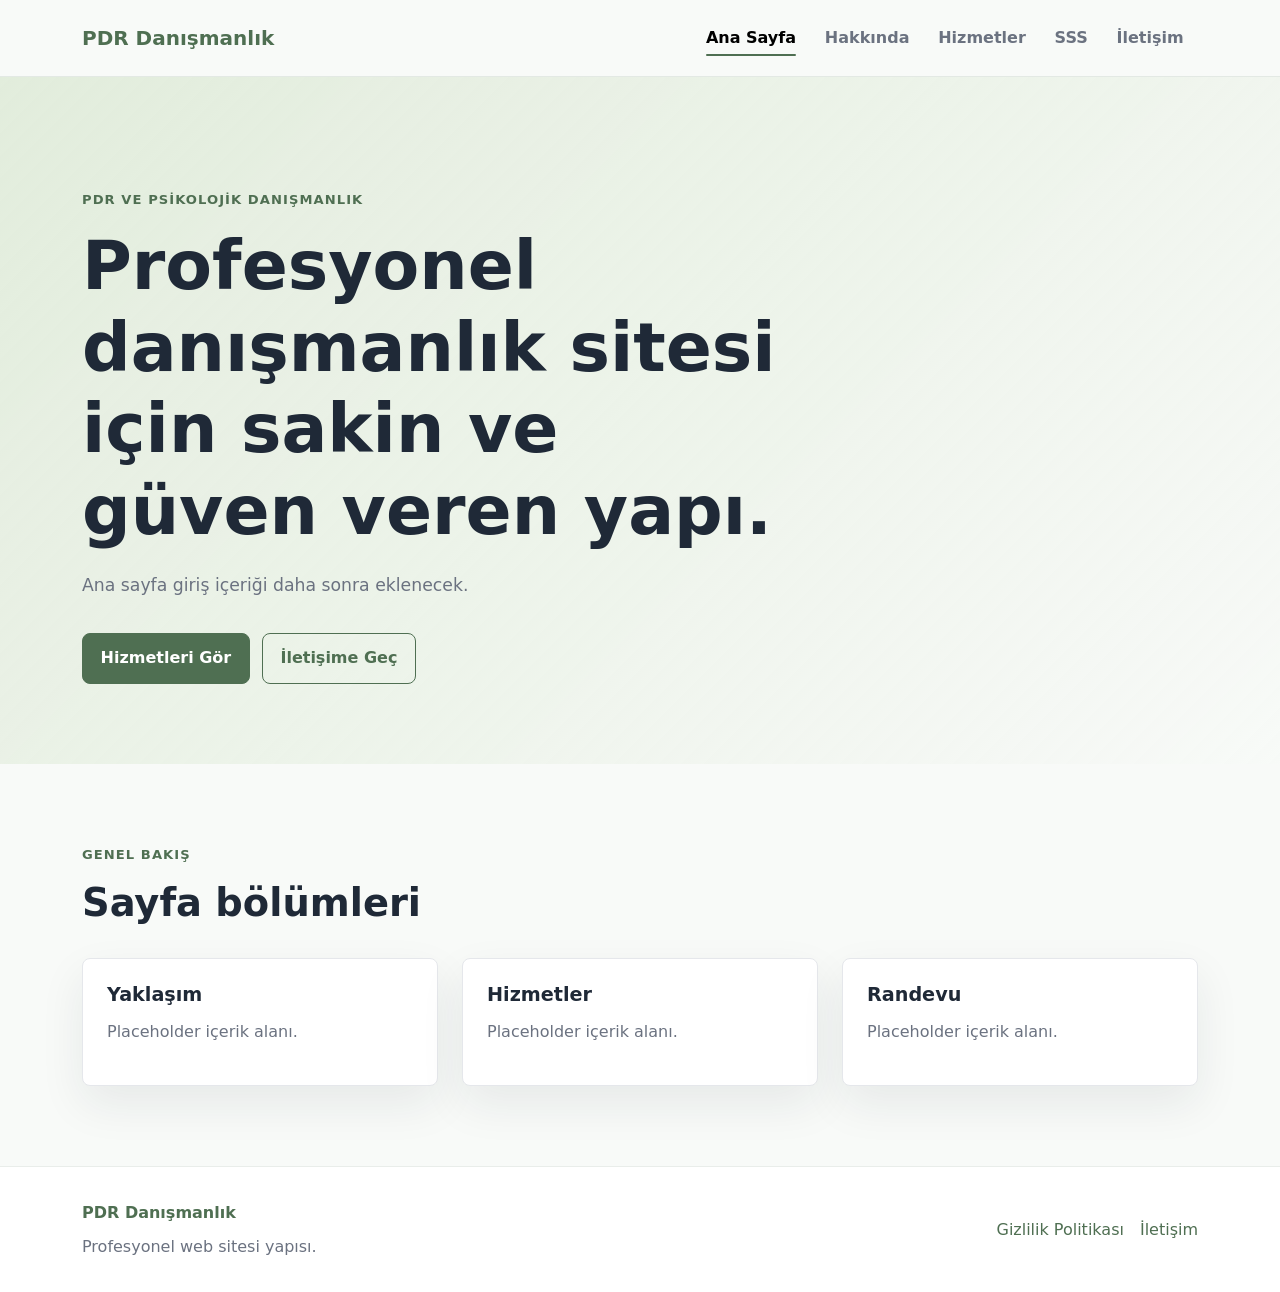
==== index.html @ 27b0219c "Initialize multi-page PDR website structure" ====
<!doctype html>
<html lang="tr">
  <head>
    <meta charset="utf-8">
    <meta name="viewport" content="width=device-width, initial-scale=1">
    <meta name="description" content="PDR ve psikolojik danışmanlık web sitesi ana sayfası.">
    <title>Ana Sayfa | PDR Danışmanlık</title>
    <link href="https://cdn.jsdelivr.net/npm/bootstrap@5.3.3/dist/css/bootstrap.min.css" rel="stylesheet" integrity="sha384-QWTKZyjpPEjISv5WaRU9OFeRpok6YctnYmDr5pNlyT2bRjXh0JMhjY6hW+ALEwIH" crossorigin="anonymous">
    <link rel="stylesheet" href="css/style.css">
    <link rel="stylesheet" href="css/responsive.css">
  </head>
  <body>
    <header class="site-header">
      <nav class="navbar navbar-expand-lg" aria-label="Ana menü">
        <div class="container">
          <a class="navbar-brand" href="index.html">PDR Danışmanlık</a>
          <button class="navbar-toggler site-menu-toggle" type="button" aria-controls="primaryNav" aria-expanded="false" aria-label="Menüyü aç">
            <span class="navbar-toggler-icon"></span>
          </button>
          <div class="collapse navbar-collapse" id="primaryNav">
            <ul class="navbar-nav ms-auto">
              <li class="nav-item"><a class="nav-link" href="index.html">Ana Sayfa</a></li>
              <li class="nav-item"><a class="nav-link" href="about.html">Hakkında</a></li>
              <li class="nav-item"><a class="nav-link" href="services.html">Hizmetler</a></li>
              <li class="nav-item"><a class="nav-link" href="faq.html">SSS</a></li>
              <li class="nav-item"><a class="nav-link" href="contact.html">İletişim</a></li>
            </ul>
          </div>
        </div>
      </nav>
    </header>

    <main>
      <section class="hero-section">
        <div class="container">
          <div class="row align-items-center g-4">
            <div class="col-lg-8">
              <p class="section-kicker">PDR ve psikolojik danışmanlık</p>
              <h1>Profesyonel danışmanlık sitesi için sakin ve güven veren yapı.</h1>
              <p class="section-placeholder">Ana sayfa giriş içeriği daha sonra eklenecek.</p>
              <div class="hero-actions">
                <a class="btn btn-primary" href="services.html">Hizmetleri Gör</a>
                <a class="btn btn-outline-primary" href="contact.html">İletişime Geç</a>
              </div>
            </div>
          </div>
        </div>
      </section>

      <section class="content-section">
        <div class="container">
          <div class="section-heading">
            <p class="section-kicker">Genel Bakış</p>
            <h2>Sayfa bölümleri</h2>
          </div>
          <div class="row g-4">
            <div class="col-md-4">
              <article class="info-card">
                <h3>Yaklaşım</h3>
                <p>Placeholder içerik alanı.</p>
              </article>
            </div>
            <div class="col-md-4">
              <article class="info-card">
                <h3>Hizmetler</h3>
                <p>Placeholder içerik alanı.</p>
              </article>
            </div>
            <div class="col-md-4">
              <article class="info-card">
                <h3>Randevu</h3>
                <p>Placeholder içerik alanı.</p>
              </article>
            </div>
          </div>
        </div>
      </section>
    </main>

    <footer class="site-footer">
      <div class="container">
        <div class="footer-grid">
          <div>
            <a class="footer-brand" href="index.html">PDR Danışmanlık</a>
            <p>Profesyonel web sitesi yapısı.</p>
          </div>
          <nav aria-label="Alt menü">
            <a href="privacy.html">Gizlilik Politikası</a>
            <a href="contact.html">İletişim</a>
          </nav>
        </div>
      </div>
    </footer>

    <script src="https://cdn.jsdelivr.net/npm/bootstrap@5.3.3/dist/js/bootstrap.bundle.min.js" integrity="sha384-YvpcrYf0tY3lHB60NNkmXc5s9fDVZLESaAA55NDzOxhy9GkcIdslK1eN7N6jIeHz" crossorigin="anonymous"></script>
    <script src="js/main.js"></script>
  </body>
</html>
---- css/style.css ----
:root {
  --color-primary: #4F6F52;
  --color-secondary: #739072;
  --color-accent: #D2E3C8;
  --color-background: #F8FAF8;
  --color-text: #1F2937;
  --color-muted: #6B7280;
  --color-white: #FFFFFF;
  --color-border: #E5E7EB;
  --font-body: system-ui, -apple-system, BlinkMacSystemFont, "Segoe UI", sans-serif;
  --container-narrow: 800px;
  --space-section: 5rem;
  --radius-card: 8px;
  --shadow-soft: 0 18px 45px rgba(31, 41, 55, 0.08);
}

* {
  box-sizing: border-box;
}

html {
  scroll-behavior: smooth;
}

body {
  margin: 0;
  min-height: 100vh;
  background: var(--color-background);
  color: var(--color-text);
  font-family: var(--font-body);
  line-height: 1.7;
  text-rendering: optimizeLegibility;
}

a {
  color: var(--color-primary);
  text-decoration: none;
}

a:hover {
  color: var(--color-secondary);
}

img {
  display: block;
  max-width: 100%;
}

main {
  min-height: 70vh;
}

h1,
h2,
h3,
h4 {
  color: var(--color-text);
  font-weight: 700;
  line-height: 1.2;
  letter-spacing: 0;
}

h1 {
  max-width: 780px;
  font-size: clamp(2.25rem, 6vw, 4.25rem);
}

h2 {
  font-size: clamp(1.75rem, 3vw, 2.4rem);
}

h3 {
  font-size: 1.2rem;
}

p {
  color: var(--color-muted);
}

.site-header {
  position: sticky;
  top: 0;
  z-index: 1000;
  border-bottom: 1px solid rgba(79, 111, 82, 0.12);
  background: rgba(248, 250, 248, 0.96);
  backdrop-filter: blur(12px);
}

.navbar {
  min-height: 76px;
}

.navbar-brand,
.footer-brand {
  color: var(--color-primary);
  font-weight: 800;
  letter-spacing: 0;
}

.navbar-brand:hover,
.footer-brand:hover {
  color: var(--color-primary);
}

.navbar-toggler {
  border-color: rgba(79, 111, 82, 0.25);
}

.navbar-toggler:focus {
  box-shadow: 0 0 0 0.2rem rgba(79, 111, 82, 0.18);
}

.nav-link {
  color: var(--color-muted);
  font-weight: 600;
  padding-inline: 0.9rem !important;
}

.nav-link:hover,
.nav-link.active {
  color: var(--color-primary);
}

.nav-link.active {
  position: relative;
}

.nav-link.active::after {
  position: absolute;
  right: 0.9rem;
  bottom: 0.25rem;
  left: 0.9rem;
  height: 2px;
  border-radius: 999px;
  background: var(--color-primary);
  content: "";
}

.hero-section,
.page-hero {
  padding: 7rem 0 5rem;
  background:
    linear-gradient(135deg, rgba(210, 227, 200, 0.58), rgba(248, 250, 248, 0.92)),
    var(--color-background);
}

.page-hero {
  padding-block: 5.5rem 4rem;
}

.section-kicker {
  margin-bottom: 0.85rem;
  color: var(--color-primary);
  font-size: 0.82rem;
  font-weight: 800;
  letter-spacing: 0.08em;
  text-transform: uppercase;
}

.section-placeholder {
  max-width: 620px;
  margin-top: 1.25rem;
  font-size: 1.08rem;
}

.hero-actions {
  display: flex;
  flex-wrap: wrap;
  gap: 0.75rem;
  margin-top: 2rem;
}

.btn {
  border-radius: 8px;
  font-weight: 700;
  padding: 0.8rem 1.1rem;
}

.btn-primary {
  border-color: var(--color-primary);
  background: var(--color-primary);
}

.btn-primary:hover,
.btn-primary:focus {
  border-color: var(--color-secondary);
  background: var(--color-secondary);
}

.btn-outline-primary {
  border-color: var(--color-primary);
  color: var(--color-primary);
}

.btn-outline-primary:hover,
.btn-outline-primary:focus {
  border-color: var(--color-primary);
  background: var(--color-primary);
}

.content-section {
  padding: var(--space-section) 0;
}

.section-heading {
  max-width: 720px;
  margin-bottom: 2rem;
}

.narrow-container {
  max-width: var(--container-narrow);
}

.info-card,
.content-block,
.contact-form,
.accordion-item {
  border: 1px solid var(--color-border);
  border-radius: var(--radius-card);
  background: var(--color-white);
  box-shadow: var(--shadow-soft);
}

.info-card,
.content-block,
.contact-form {
  height: 100%;
  padding: 1.5rem;
}

.info-card h2,
.info-card h3,
.content-block h2 {
  margin-bottom: 0.75rem;
}

.content-block + .content-block {
  margin-top: 1.25rem;
}

.faq-list {
  display: grid;
  gap: 1rem;
}

.accordion-item {
  overflow: hidden;
}

.accordion-button {
  color: var(--color-text);
  font-weight: 700;
}

.accordion-button:not(.collapsed) {
  background: var(--color-accent);
  color: var(--color-primary);
  box-shadow: none;
}

.accordion-button:focus {
  border-color: var(--color-primary);
  box-shadow: 0 0 0 0.2rem rgba(79, 111, 82, 0.16);
}

.form-label {
  color: var(--color-text);
  font-weight: 700;
}

.form-control {
  border-color: var(--color-border);
  border-radius: 8px;
  padding: 0.8rem 0.9rem;
}

.form-control:focus {
  border-color: var(--color-secondary);
  box-shadow: 0 0 0 0.2rem rgba(115, 144, 114, 0.18);
}

.site-footer {
  border-top: 1px solid rgba(79, 111, 82, 0.12);
  background: var(--color-white);
  padding: 2rem 0;
}

.footer-grid {
  display: flex;
  align-items: center;
  justify-content: space-between;
  gap: 1.5rem;
}

.footer-grid p {
  margin: 0.4rem 0 0;
}

.site-footer nav {
  display: flex;
  flex-wrap: wrap;
  gap: 1rem;
}
---- css/responsive.css ----
@media (max-width: 991.98px) {
  .navbar-collapse {
    border-top: 1px solid rgba(79, 111, 82, 0.12);
    margin-top: 0.75rem;
    padding-top: 0.75rem;
  }

  .nav-link {
    padding: 0.7rem 0 !important;
  }

  .nav-link.active::after {
    right: auto;
    bottom: 0.45rem;
    left: 0;
    width: 2.5rem;
  }

  .hero-section,
  .page-hero {
    padding: 4rem 0 3rem;
  }

  .content-section {
    padding: 3.5rem 0;
  }
}

@media (max-width: 767.98px) {
  :root {
    --space-section: 3rem;
  }

  .navbar {
    min-height: 68px;
  }

  .hero-actions {
    align-items: stretch;
    flex-direction: column;
  }

  .hero-actions .btn {
    width: 100%;
  }

  .footer-grid {
    align-items: flex-start;
    flex-direction: column;
  }
}

@media (max-width: 575.98px) {
  .info-card,
  .content-block,
  .contact-form {
    padding: 1.2rem;
  }
}
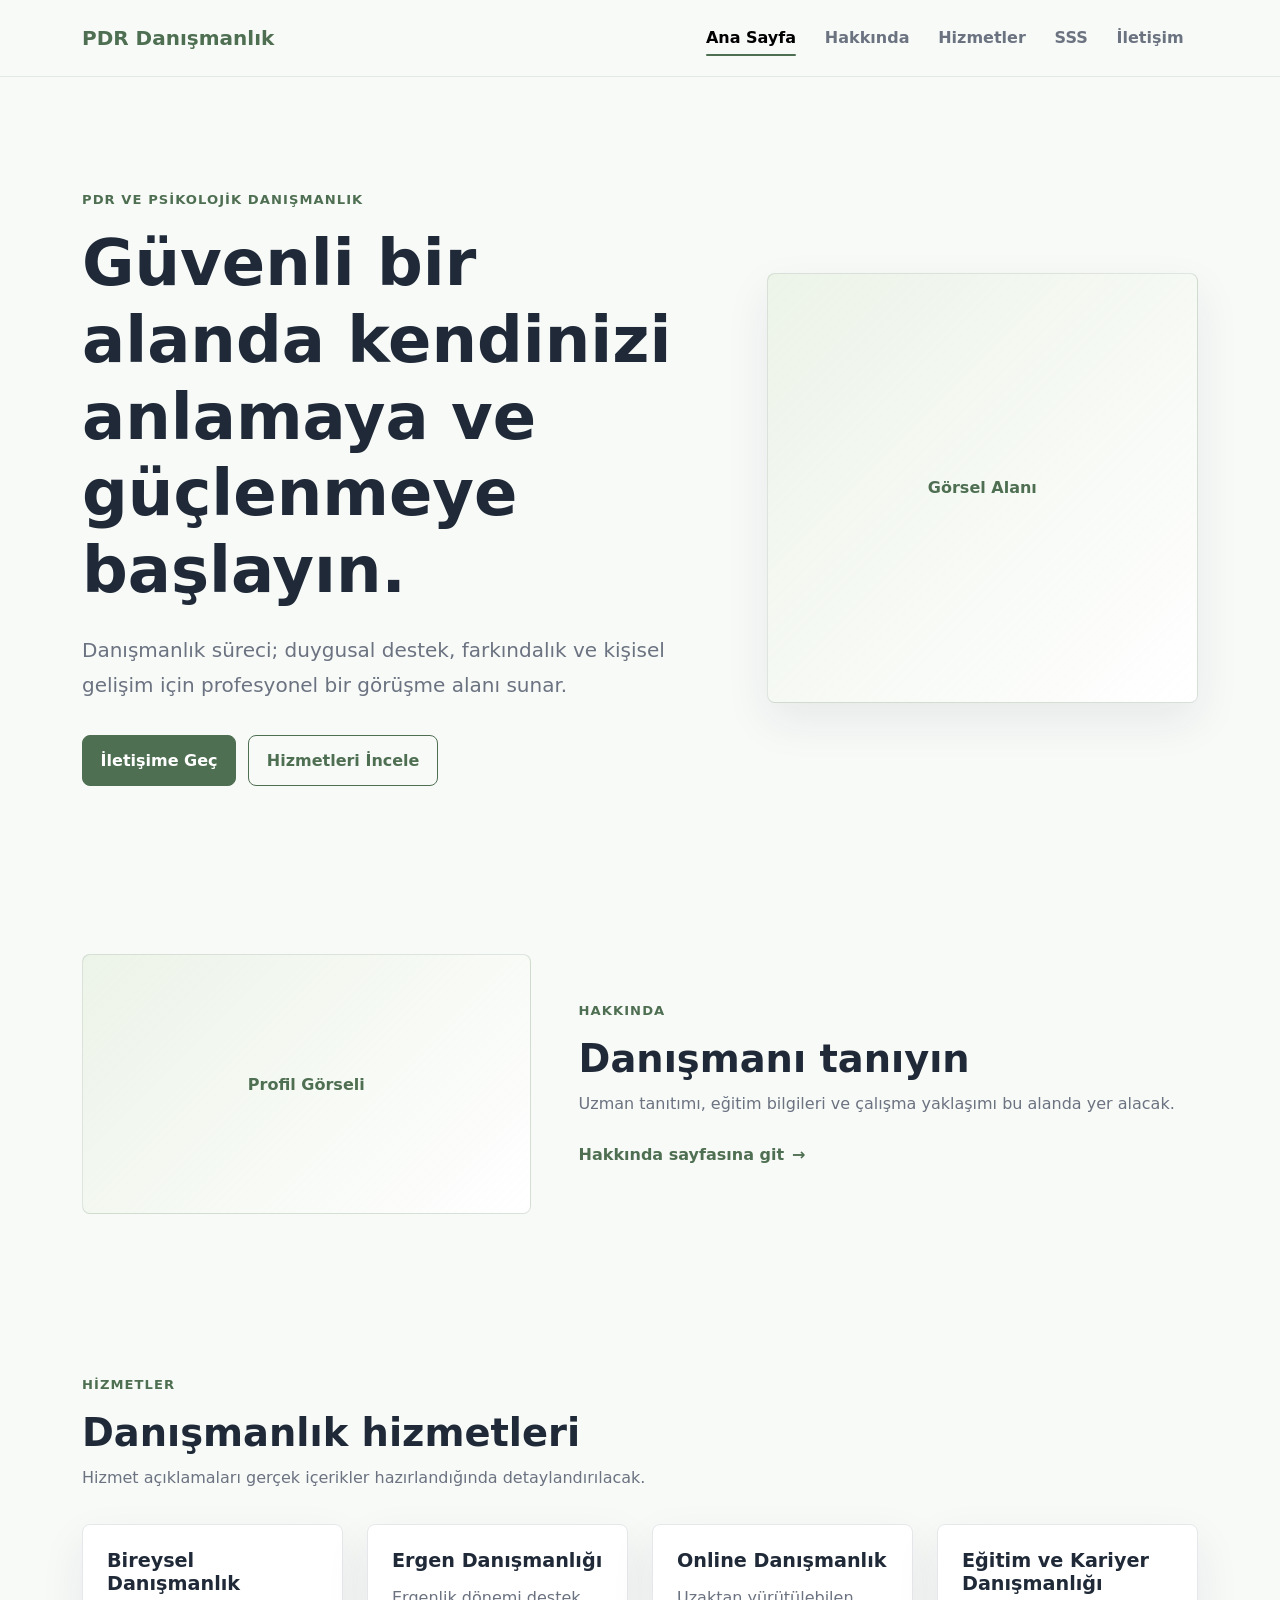
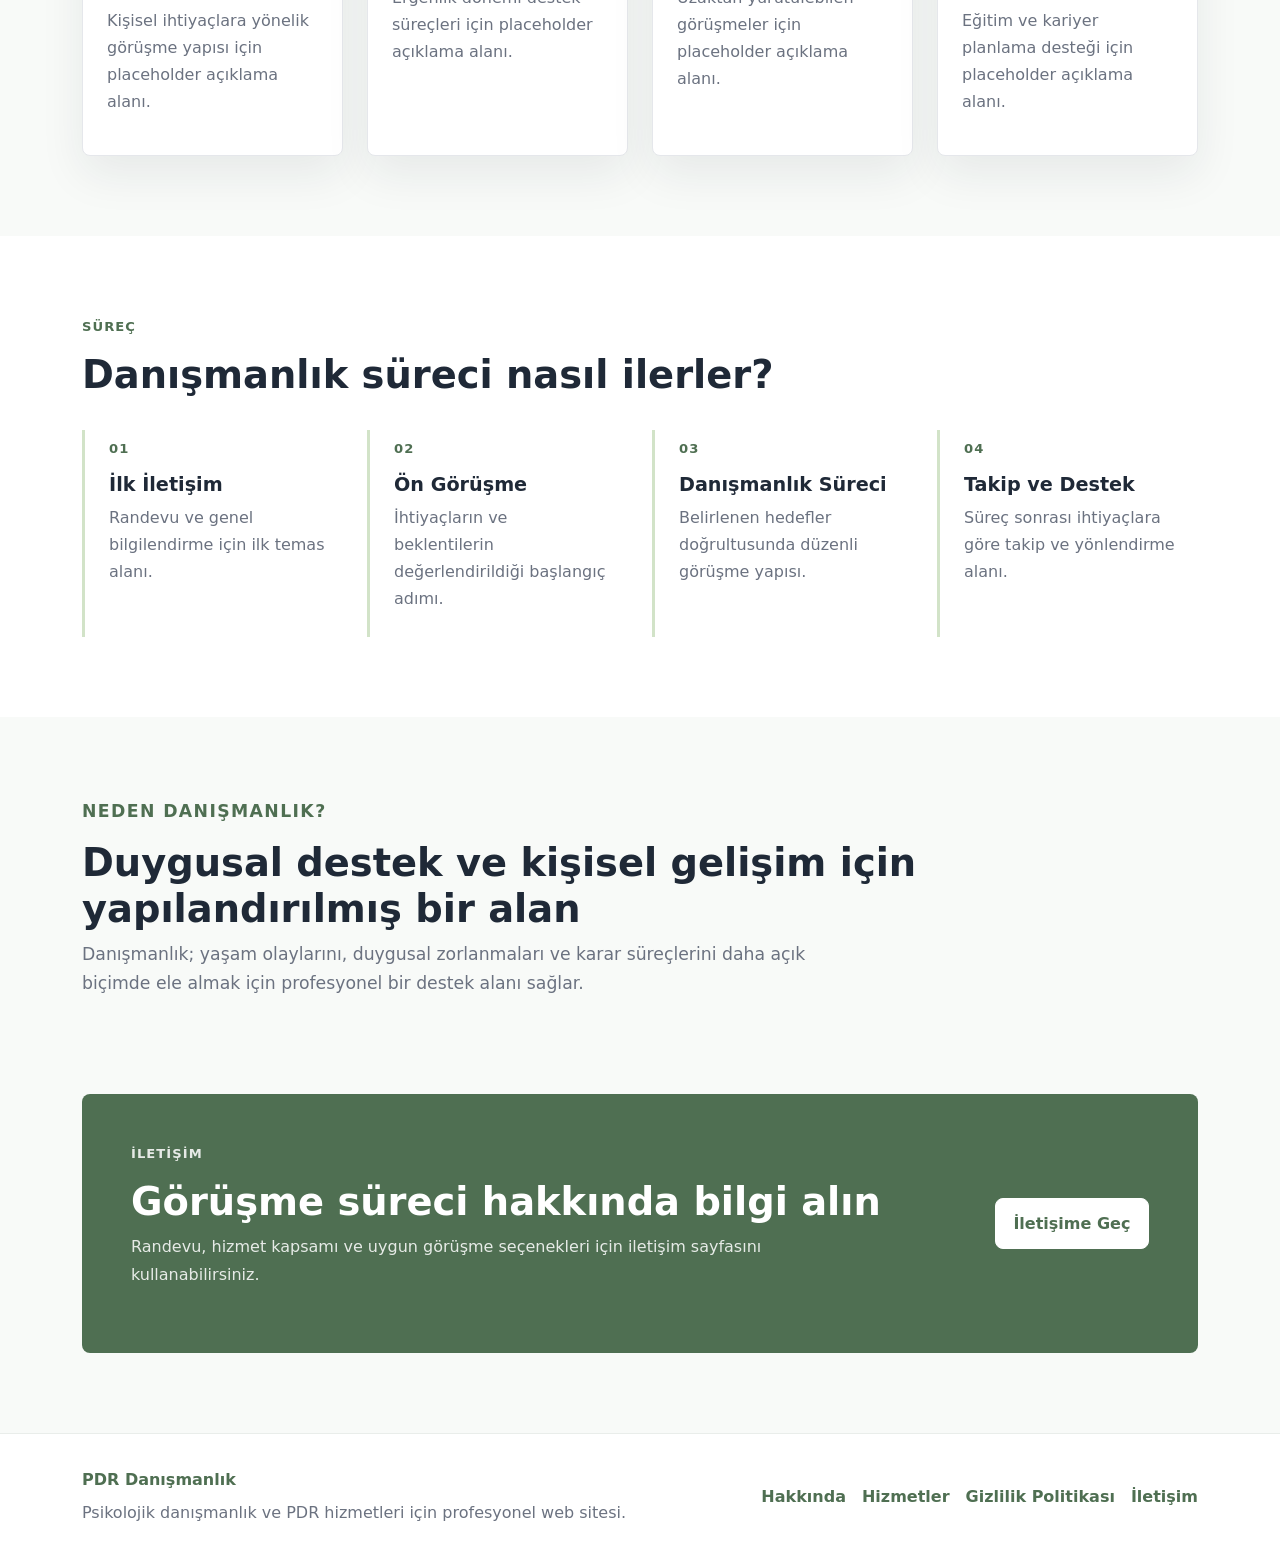
==== commit a8ec4302: "Build responsive homepage layout" ====
--- a/index.html
+++ b/index.html
@@ -33,45 +33,119 @@
     <main>
       <section class="hero-section">
         <div class="container">
-          <div class="row align-items-center g-4">
-            <div class="col-lg-8">
+          <div class="hero-layout">
+            <div class="hero-copy">
               <p class="section-kicker">PDR ve psikolojik danışmanlık</p>
-              <h1>Profesyonel danışmanlık sitesi için sakin ve güven veren yapı.</h1>
-              <p class="section-placeholder">Ana sayfa giriş içeriği daha sonra eklenecek.</p>
-              <div class="hero-actions">
-                <a class="btn btn-primary" href="services.html">Hizmetleri Gör</a>
-                <a class="btn btn-outline-primary" href="contact.html">İletişime Geç</a>
+              <h1>Güvenli bir alanda kendinizi anlamaya ve güçlenmeye başlayın.</h1>
+              <p class="lead-text">Danışmanlık süreci; duygusal destek, farkındalık ve kişisel gelişim için profesyonel bir görüşme alanı sunar.</p>
+              <div class="hero-actions" aria-label="Ana sayfa işlemleri">
+                <a class="btn btn-primary" href="contact.html">İletişime Geç</a>
+                <a class="btn btn-outline-primary" href="services.html">Hizmetleri İncele</a>
               </div>
+            </div>
+            <figure class="hero-visual" aria-label="Danışman fotoğrafı için yer tutucu">
+              <div class="image-placeholder" role="img" aria-label="Profesyonel danışman görseli daha sonra eklenecek.">
+                <span>Görsel Alanı</span>
+              </div>
+            </figure>
+          </div>
+        </div>
+      </section>
+
+      <section class="content-section about-preview" aria-labelledby="about-preview-title">
+        <div class="container">
+          <div class="split-layout">
+            <div class="small-image-placeholder" role="img" aria-label="Danışman profil görseli daha sonra eklenecek.">
+              <span>Profil Görseli</span>
+            </div>
+            <div class="section-copy">
+              <p class="section-kicker">Hakkında</p>
+              <h2 id="about-preview-title">Danışmanı tanıyın</h2>
+              <p>Uzman tanıtımı, eğitim bilgileri ve çalışma yaklaşımı bu alanda yer alacak.</p>
+              <a class="text-link" href="about.html">Hakkında sayfasına git</a>
             </div>
           </div>
         </div>
       </section>
 
-      <section class="content-section">
+      <section class="content-section services-preview" aria-labelledby="services-preview-title">
         <div class="container">
           <div class="section-heading">
-            <p class="section-kicker">Genel Bakış</p>
-            <h2>Sayfa bölümleri</h2>
+            <p class="section-kicker">Hizmetler</p>
+            <h2 id="services-preview-title">Danışmanlık hizmetleri</h2>
+            <p>Hizmet açıklamaları gerçek içerikler hazırlandığında detaylandırılacak.</p>
           </div>
-          <div class="row g-4">
-            <div class="col-md-4">
-              <article class="info-card">
-                <h3>Yaklaşım</h3>
-                <p>Placeholder içerik alanı.</p>
-              </article>
+          <div class="card-grid service-grid">
+            <article class="service-card">
+              <h3>Bireysel Danışmanlık</h3>
+              <p>Kişisel ihtiyaçlara yönelik görüşme yapısı için placeholder açıklama alanı.</p>
+            </article>
+            <article class="service-card">
+              <h3>Ergen Danışmanlığı</h3>
+              <p>Ergenlik dönemi destek süreçleri için placeholder açıklama alanı.</p>
+            </article>
+            <article class="service-card">
+              <h3>Online Danışmanlık</h3>
+              <p>Uzaktan yürütülebilen görüşmeler için placeholder açıklama alanı.</p>
+            </article>
+            <article class="service-card">
+              <h3>Eğitim ve Kariyer Danışmanlığı</h3>
+              <p>Eğitim ve kariyer planlama desteği için placeholder açıklama alanı.</p>
+            </article>
+          </div>
+        </div>
+      </section>
+
+      <section class="content-section process-section" aria-labelledby="process-title">
+        <div class="container">
+          <div class="section-heading">
+            <p class="section-kicker">Süreç</p>
+            <h2 id="process-title">Danışmanlık süreci nasıl ilerler?</h2>
+          </div>
+          <ol class="process-list">
+            <li>
+              <span class="step-number" aria-hidden="true">01</span>
+              <h3>İlk İletişim</h3>
+              <p>Randevu ve genel bilgilendirme için ilk temas alanı.</p>
+            </li>
+            <li>
+              <span class="step-number" aria-hidden="true">02</span>
+              <h3>Ön Görüşme</h3>
+              <p>İhtiyaçların ve beklentilerin değerlendirildiği başlangıç adımı.</p>
+            </li>
+            <li>
+              <span class="step-number" aria-hidden="true">03</span>
+              <h3>Danışmanlık Süreci</h3>
+              <p>Belirlenen hedefler doğrultusunda düzenli görüşme yapısı.</p>
+            </li>
+            <li>
+              <span class="step-number" aria-hidden="true">04</span>
+              <h3>Takip ve Destek</h3>
+              <p>Süreç sonrası ihtiyaçlara göre takip ve yönlendirme alanı.</p>
+            </li>
+          </ol>
+        </div>
+      </section>
+
+      <section class="content-section why-section" aria-labelledby="why-title">
+        <div class="container">
+          <div class="wide-copy">
+            <p class="section-kicker">Neden danışmanlık?</p>
+            <h2 id="why-title">Duygusal destek ve kişisel gelişim için yapılandırılmış bir alan</h2>
+            <p>Danışmanlık; yaşam olaylarını, duygusal zorlanmaları ve karar süreçlerini daha açık biçimde ele almak için profesyonel bir destek alanı sağlar.</p>
+          </div>
+        </div>
+      </section>
+
+      <section class="final-cta" aria-labelledby="final-cta-title">
+        <div class="container">
+          <div class="cta-panel">
+            <div>
+              <p class="section-kicker">İletişim</p>
+              <h2 id="final-cta-title">Görüşme süreci hakkında bilgi alın</h2>
+              <p>Randevu, hizmet kapsamı ve uygun görüşme seçenekleri için iletişim sayfasını kullanabilirsiniz.</p>
             </div>
-            <div class="col-md-4">
-              <article class="info-card">
-                <h3>Hizmetler</h3>
-                <p>Placeholder içerik alanı.</p>
-              </article>
-            </div>
-            <div class="col-md-4">
-              <article class="info-card">
-                <h3>Randevu</h3>
-                <p>Placeholder içerik alanı.</p>
-              </article>
-            </div>
+            <a class="btn btn-primary" href="contact.html">İletişime Geç</a>
           </div>
         </div>
       </section>
@@ -82,9 +156,11 @@
         <div class="footer-grid">
           <div>
             <a class="footer-brand" href="index.html">PDR Danışmanlık</a>
-            <p>Profesyonel web sitesi yapısı.</p>
+            <p>Psikolojik danışmanlık ve PDR hizmetleri için profesyonel web sitesi.</p>
           </div>
           <nav aria-label="Alt menü">
+            <a href="about.html">Hakkında</a>
+            <a href="services.html">Hizmetler</a>
             <a href="privacy.html">Gizlilik Politikası</a>
             <a href="contact.html">İletişim</a>
           </nav>
--- a/css/style.css
+++ b/css/style.css
@@ -9,9 +9,19 @@
   --color-border: #E5E7EB;
   --font-body: system-ui, -apple-system, BlinkMacSystemFont, "Segoe UI", sans-serif;
   --container-narrow: 800px;
+  --space-1: 0.25rem;
+  --space-2: 0.5rem;
+  --space-3: 0.75rem;
+  --space-4: 1rem;
+  --space-5: 1.5rem;
+  --space-6: 2rem;
+  --space-7: 3rem;
+  --space-8: 4rem;
+  --space-9: 5rem;
   --space-section: 5rem;
   --radius-card: 8px;
   --shadow-soft: 0 18px 45px rgba(31, 41, 55, 0.08);
+  --shadow-hover: 0 22px 55px rgba(31, 41, 55, 0.12);
 }
 
 * {
@@ -28,6 +38,7 @@
   background: var(--color-background);
   color: var(--color-text);
   font-family: var(--font-body);
+  font-size: 1rem;
   line-height: 1.7;
   text-rendering: optimizeLegibility;
 }
@@ -39,6 +50,13 @@
 
 a:hover {
   color: var(--color-secondary);
+}
+
+a:focus-visible,
+button:focus-visible,
+.btn:focus-visible {
+  outline: 3px solid rgba(79, 111, 82, 0.35);
+  outline-offset: 3px;
 }
 
 img {
@@ -62,7 +80,7 @@
 
 h1 {
   max-width: 780px;
-  font-size: clamp(2.25rem, 6vw, 4.25rem);
+  font-size: clamp(2.35rem, 5vw, 4.5rem);
 }
 
 h2 {
@@ -75,6 +93,14 @@
 
 p {
   color: var(--color-muted);
+}
+
+.lead-text {
+  max-width: 660px;
+  margin-top: var(--space-5);
+  color: var(--color-muted);
+  font-size: clamp(1.08rem, 1.8vw, 1.25rem);
+  line-height: 1.75;
 }
 
 .site-header {
@@ -138,10 +164,11 @@
 
 .hero-section,
 .page-hero {
-  padding: 7rem 0 5rem;
-  background:
-    linear-gradient(135deg, rgba(210, 227, 200, 0.58), rgba(248, 250, 248, 0.92)),
-    var(--color-background);
+  background: var(--color-background);
+}
+
+.hero-section {
+  padding: 7rem 0 5.5rem;
 }
 
 .page-hero {
@@ -159,21 +186,22 @@
 
 .section-placeholder {
   max-width: 620px;
-  margin-top: 1.25rem;
+  margin-top: var(--space-5);
   font-size: 1.08rem;
 }
 
 .hero-actions {
   display: flex;
   flex-wrap: wrap;
-  gap: 0.75rem;
-  margin-top: 2rem;
+  gap: var(--space-3);
+  margin-top: var(--space-6);
 }
 
 .btn {
   border-radius: 8px;
   font-weight: 700;
   padding: 0.8rem 1.1rem;
+  transition: background-color 160ms ease, border-color 160ms ease, color 160ms ease, transform 160ms ease;
 }
 
 .btn-primary {
@@ -185,6 +213,7 @@
 .btn-primary:focus {
   border-color: var(--color-secondary);
   background: var(--color-secondary);
+  transform: translateY(-1px);
 }
 
 .btn-outline-primary {
@@ -196,6 +225,7 @@
 .btn-outline-primary:focus {
   border-color: var(--color-primary);
   background: var(--color-primary);
+  transform: translateY(-1px);
 }
 
 .content-section {
@@ -204,7 +234,7 @@
 
 .section-heading {
   max-width: 720px;
-  margin-bottom: 2rem;
+  margin-bottom: var(--space-6);
 }
 
 .narrow-container {
@@ -212,6 +242,7 @@
 }
 
 .info-card,
+.service-card,
 .content-block,
 .contact-form,
 .accordion-item {
@@ -222,6 +253,7 @@
 }
 
 .info-card,
+.service-card,
 .content-block,
 .contact-form {
   height: 100%;
@@ -230,8 +262,167 @@
 
 .info-card h2,
 .info-card h3,
+.service-card h3,
 .content-block h2 {
   margin-bottom: 0.75rem;
+}
+
+.hero-layout {
+  display: grid;
+  grid-template-columns: minmax(0, 1.18fr) minmax(280px, 0.82fr);
+  align-items: center;
+  gap: var(--space-8);
+}
+
+.hero-copy {
+  max-width: 790px;
+}
+
+.hero-visual {
+  margin: 0;
+}
+
+.image-placeholder,
+.small-image-placeholder {
+  display: grid;
+  place-items: center;
+  border: 1px solid rgba(79, 111, 82, 0.18);
+  border-radius: var(--radius-card);
+  background:
+    linear-gradient(135deg, rgba(210, 227, 200, 0.42), rgba(255, 255, 255, 0.72)),
+    var(--color-white);
+  color: var(--color-primary);
+  font-weight: 800;
+  letter-spacing: 0;
+}
+
+.image-placeholder {
+  min-height: 430px;
+  box-shadow: var(--shadow-soft);
+}
+
+.small-image-placeholder {
+  min-height: 260px;
+}
+
+.split-layout {
+  display: grid;
+  grid-template-columns: minmax(220px, 0.42fr) minmax(0, 0.58fr);
+  align-items: center;
+  gap: var(--space-7);
+}
+
+.section-copy {
+  max-width: 680px;
+}
+
+.text-link {
+  display: inline-flex;
+  align-items: center;
+  margin-top: var(--space-2);
+  color: var(--color-primary);
+  font-weight: 800;
+}
+
+.text-link::after {
+  margin-left: var(--space-2);
+  content: "→";
+}
+
+.card-grid {
+  display: grid;
+  gap: var(--space-5);
+}
+
+.service-grid {
+  grid-template-columns: repeat(4, minmax(0, 1fr));
+}
+
+.service-card {
+  transition: border-color 160ms ease, box-shadow 160ms ease, transform 160ms ease;
+}
+
+.service-card:hover,
+.service-card:focus-within {
+  border-color: rgba(79, 111, 82, 0.42);
+  box-shadow: var(--shadow-hover);
+  transform: translateY(-3px);
+}
+
+.process-section {
+  background: var(--color-white);
+}
+
+.process-list {
+  display: grid;
+  grid-template-columns: repeat(4, minmax(0, 1fr));
+  gap: var(--space-5);
+  margin: 0;
+  padding: 0;
+  list-style: none;
+}
+
+.process-list li {
+  border-left: 3px solid var(--color-accent);
+  padding: var(--space-2) var(--space-4) var(--space-2) var(--space-5);
+}
+
+.step-number {
+  display: block;
+  margin-bottom: var(--space-3);
+  color: var(--color-primary);
+  font-size: 0.82rem;
+  font-weight: 900;
+  letter-spacing: 0.08em;
+}
+
+.wide-copy {
+  max-width: 860px;
+}
+
+.wide-copy p {
+  max-width: 760px;
+  font-size: 1.08rem;
+}
+
+.final-cta {
+  padding: 0 0 var(--space-section);
+}
+
+.cta-panel {
+  display: flex;
+  align-items: center;
+  justify-content: space-between;
+  gap: var(--space-6);
+  border: 1px solid rgba(79, 111, 82, 0.16);
+  border-radius: var(--radius-card);
+  background: var(--color-primary);
+  padding: var(--space-7);
+}
+
+.cta-panel h2,
+.cta-panel p,
+.cta-panel .section-kicker {
+  color: var(--color-white);
+}
+
+.cta-panel p {
+  max-width: 640px;
+  opacity: 0.86;
+}
+
+.cta-panel .btn-primary {
+  flex: 0 0 auto;
+  border-color: var(--color-white);
+  background: var(--color-white);
+  color: var(--color-primary);
+}
+
+.cta-panel .btn-primary:hover,
+.cta-panel .btn-primary:focus {
+  border-color: var(--color-accent);
+  background: var(--color-accent);
+  color: var(--color-primary);
 }
 
 .content-block + .content-block {
@@ -281,8 +472,8 @@
 
 .site-footer {
   border-top: 1px solid rgba(79, 111, 82, 0.12);
-  background: var(--color-white);
-  padding: 2rem 0;
+  background: #ffffff;
+  padding: var(--space-6) 0;
 }
 
 .footer-grid {
@@ -301,3 +492,7 @@
   flex-wrap: wrap;
   gap: 1rem;
 }
+
+.site-footer a {
+  font-weight: 700;
+}
--- a/css/responsive.css
+++ b/css/responsive.css
@@ -24,6 +24,30 @@
   .content-section {
     padding: 3.5rem 0;
   }
+
+  .hero-layout,
+  .split-layout {
+    grid-template-columns: 1fr;
+    gap: 2rem;
+  }
+
+  .hero-visual {
+    max-width: 520px;
+  }
+
+  .image-placeholder {
+    min-height: 320px;
+  }
+
+  .service-grid,
+  .process-list {
+    grid-template-columns: repeat(2, minmax(0, 1fr));
+  }
+
+  .cta-panel {
+    align-items: flex-start;
+    flex-direction: column;
+  }
 }
 
 @media (max-width: 767.98px) {
@@ -48,12 +72,38 @@
     align-items: flex-start;
     flex-direction: column;
   }
+
+  .service-grid,
+  .process-list {
+    grid-template-columns: 1fr;
+  }
+
+  .small-image-placeholder {
+    min-height: 220px;
+  }
+
+  .cta-panel {
+    padding: 2rem;
+  }
+
+  .cta-panel .btn-primary {
+    width: 100%;
+  }
 }
 
 @media (max-width: 575.98px) {
   .info-card,
+  .service-card,
   .content-block,
   .contact-form {
     padding: 1.2rem;
   }
+
+  .hero-section {
+    padding-top: 3rem;
+  }
+
+  .image-placeholder {
+    min-height: 260px;
+  }
 }
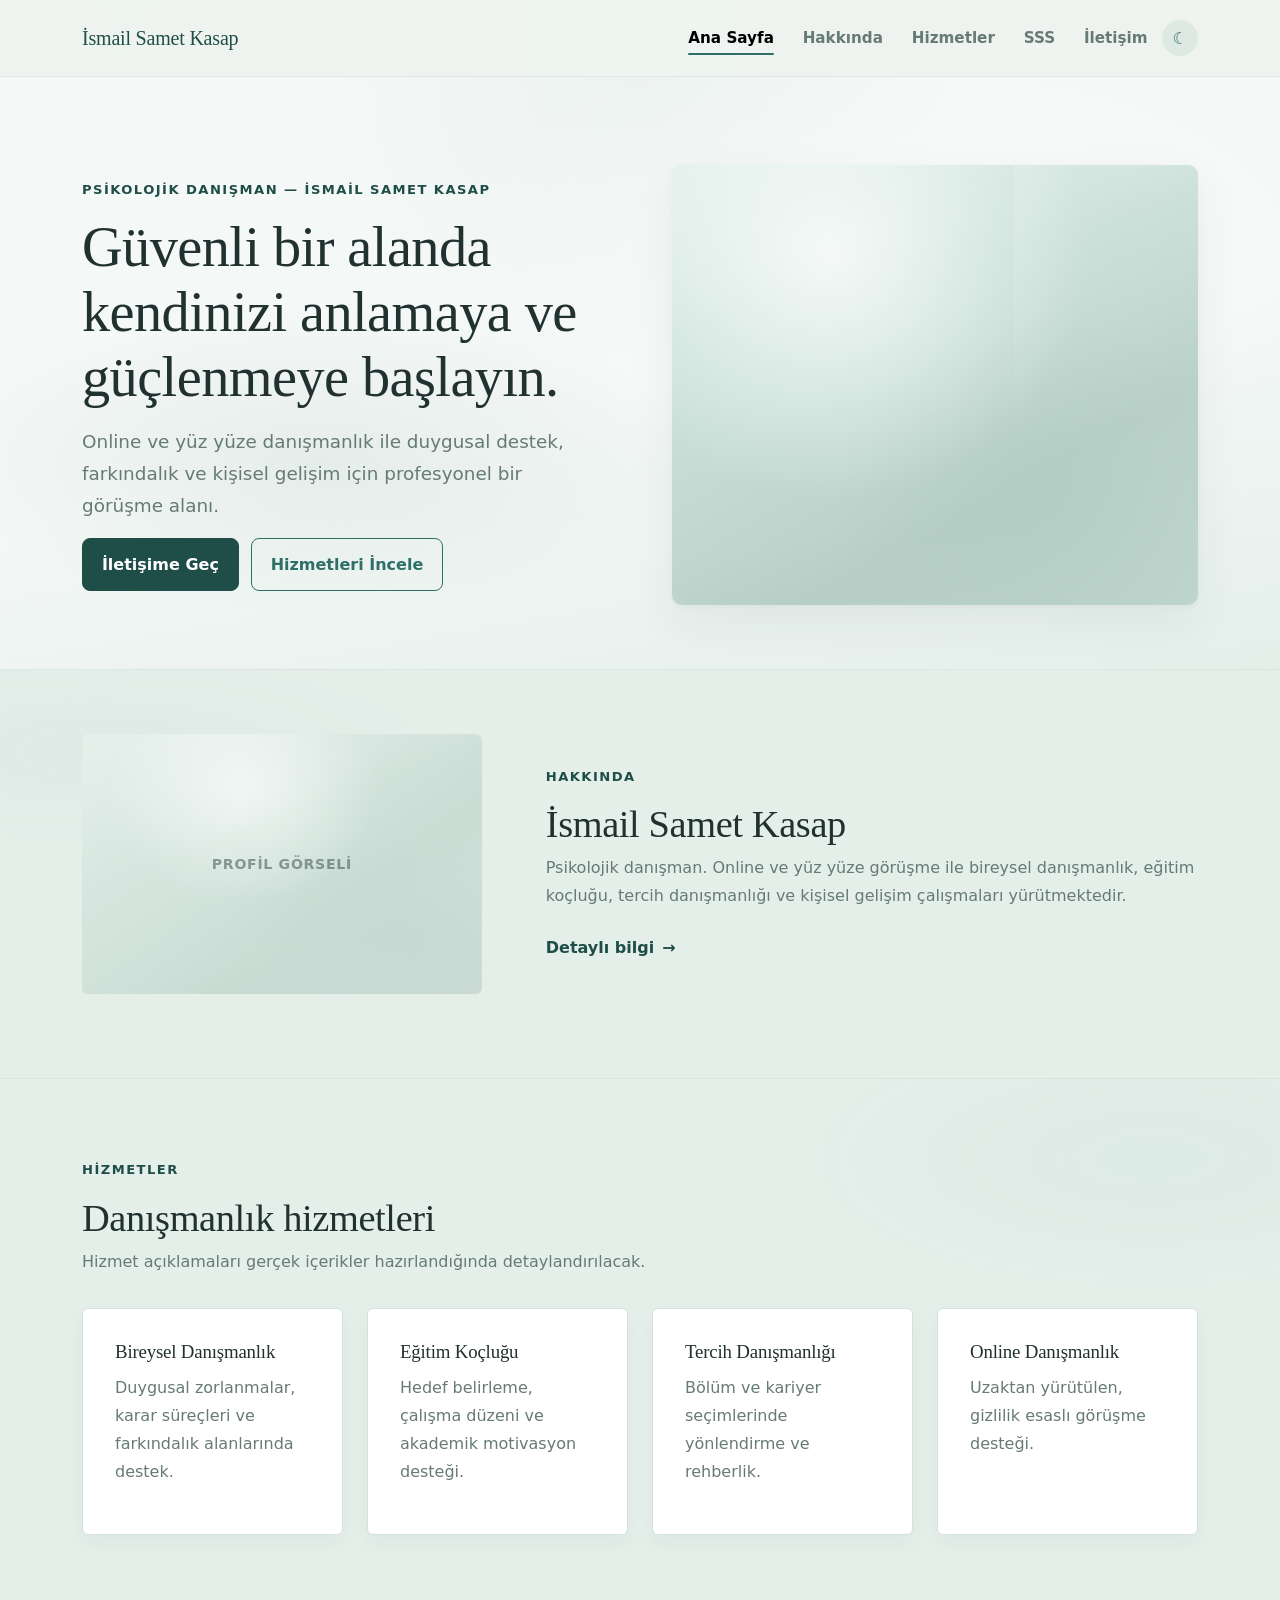
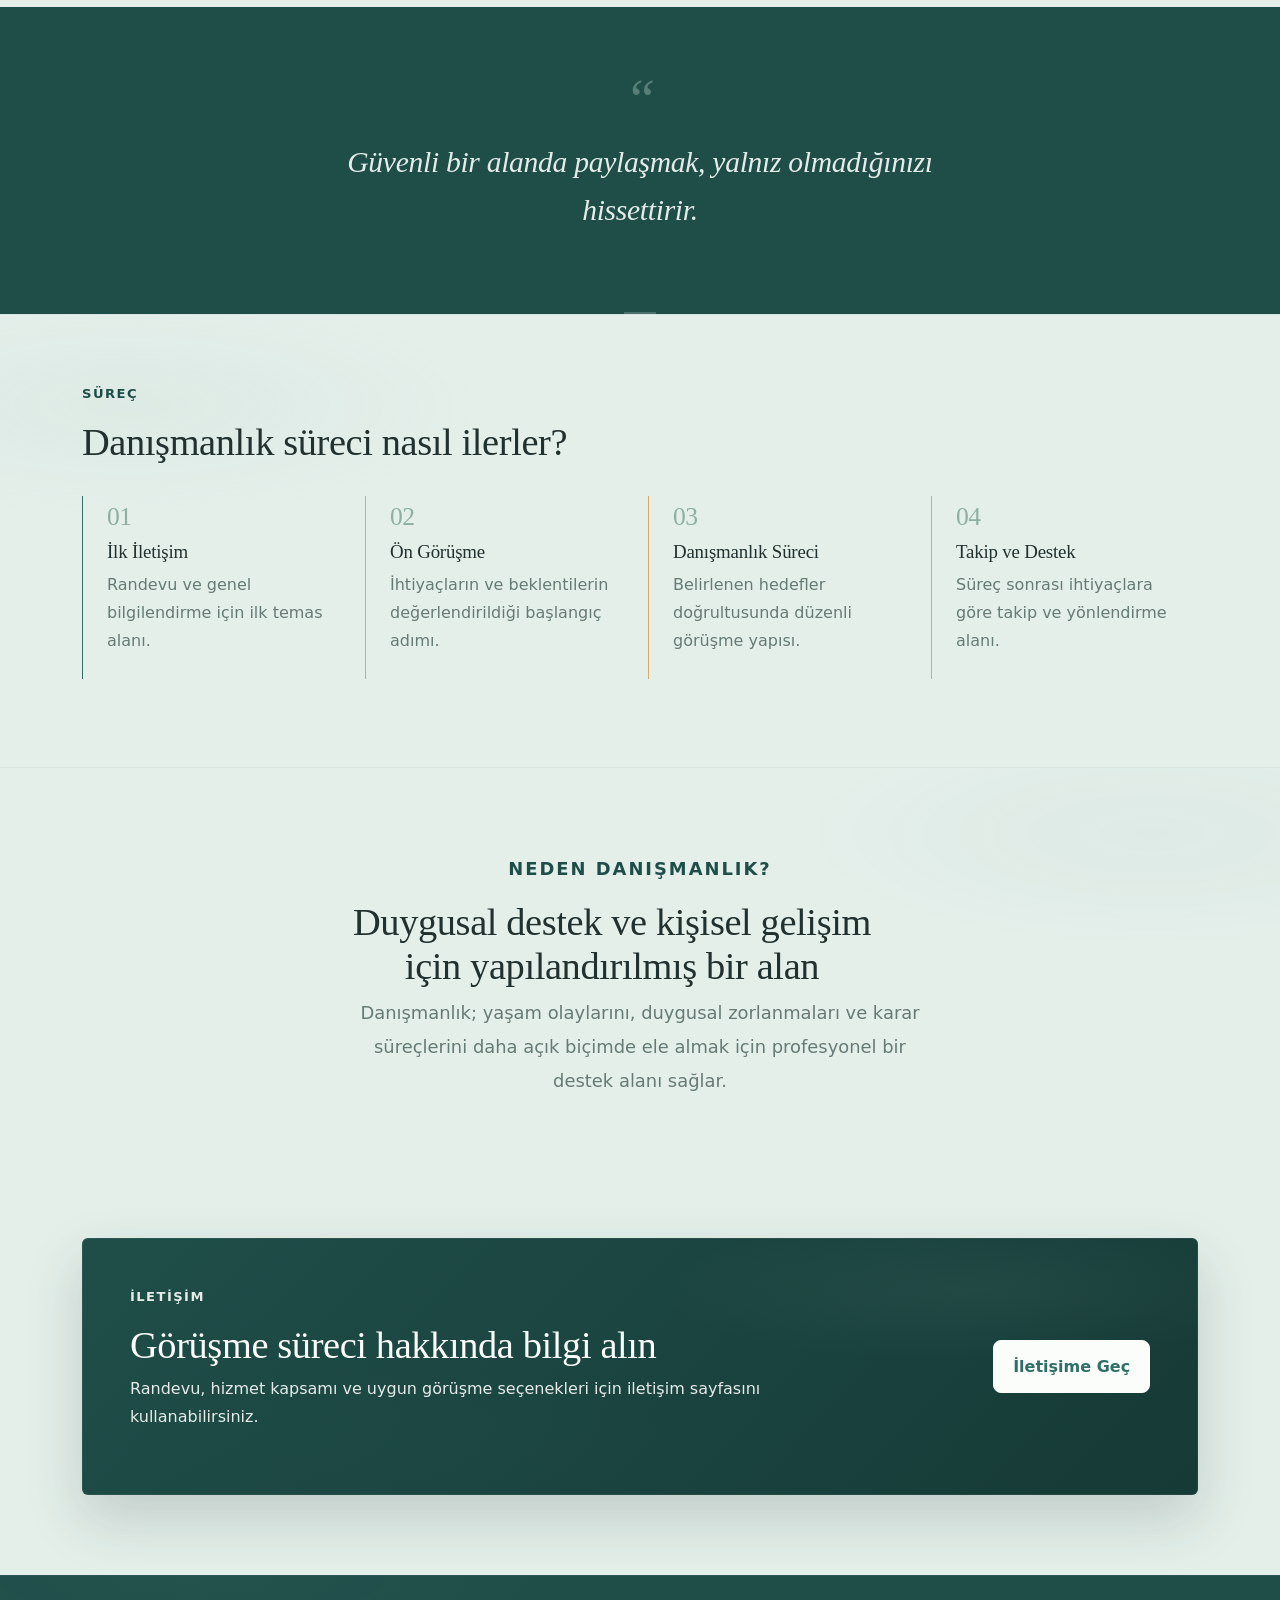
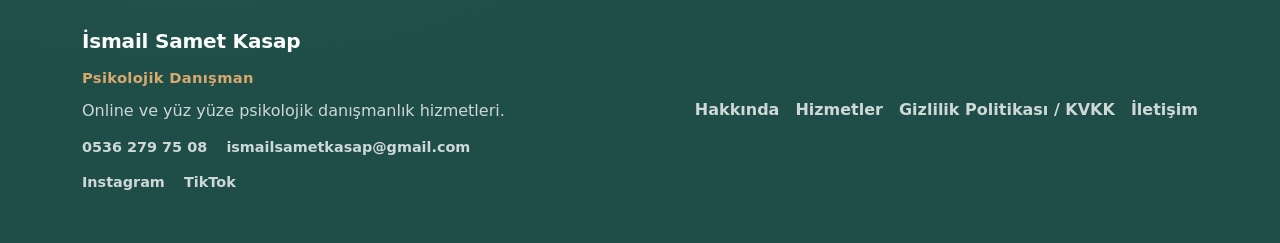
==== commit 3713882c: "Add accessible dark mode" ====
--- a/index.html
+++ b/index.html
@@ -3,8 +3,15 @@
   <head>
     <meta charset="utf-8">
     <meta name="viewport" content="width=device-width, initial-scale=1">
-    <meta name="description" content="PDR ve psikolojik danışmanlık web sitesi ana sayfası.">
-    <title>Ana Sayfa | PDR Danışmanlık</title>
+    <link rel="icon" href="assets/favicon.svg" type="image/svg+xml">
+    <link rel="shortcut icon" href="assets/favicon.ico">
+    <meta name="description" content="Eskişehir'de online ve yüz yüze psikolojik danışmanlık hizmetleri. Eğitim koçluğu, tercih danışmanlığı, kaygı, depresyon ve anksiyete konularında destek.">
+    <meta property="og:title" content="İsmail Samet Kasap | Psikolojik Danışman">
+    <meta property="og:description" content="Eskişehir'de online ve yüz yüze psikolojik danışmanlık hizmetleri. Eğitim koçluğu, tercih danışmanlığı, kaygı, depresyon ve anksiyete konularında destek.">
+    <meta property="og:type" content="website">
+    <meta property="og:locale" content="tr_TR">
+    <meta name="twitter:card" content="summary">
+    <title>İsmail Samet Kasap | Psikolojik Danışman</title>
     <link href="https://cdn.jsdelivr.net/npm/bootstrap@5.3.3/dist/css/bootstrap.min.css" rel="stylesheet" integrity="sha384-QWTKZyjpPEjISv5WaRU9OFeRpok6YctnYmDr5pNlyT2bRjXh0JMhjY6hW+ALEwIH" crossorigin="anonymous">
     <link rel="stylesheet" href="css/style.css">
     <link rel="stylesheet" href="css/responsive.css">
@@ -13,7 +20,7 @@
     <header class="site-header">
       <nav class="navbar navbar-expand-lg" aria-label="Ana menü">
         <div class="container">
-          <a class="navbar-brand" href="index.html">PDR Danışmanlık</a>
+           <a class="navbar-brand" href="index.html">İsmail Samet Kasap</a>
           <button class="navbar-toggler site-menu-toggle" type="button" aria-controls="primaryNav" aria-expanded="false" aria-label="Menüyü aç">
             <span class="navbar-toggler-icon"></span>
           </button>
@@ -25,6 +32,9 @@
               <li class="nav-item"><a class="nav-link" href="faq.html">SSS</a></li>
               <li class="nav-item"><a class="nav-link" href="contact.html">İletişim</a></li>
             </ul>
+            <button class="theme-toggle" type="button" aria-label="Koyu modu aç" aria-pressed="false">
+              <span class="theme-toggle__icon" aria-hidden="true">☾</span>
+            </button>
           </div>
         </div>
       </nav>
@@ -35,18 +45,16 @@
         <div class="container">
           <div class="hero-layout">
             <div class="hero-copy">
-              <p class="section-kicker">PDR ve psikolojik danışmanlık</p>
+              <p class="section-kicker">Psikolojik Danışman — İsmail Samet Kasap</p>
               <h1>Güvenli bir alanda kendinizi anlamaya ve güçlenmeye başlayın.</h1>
-              <p class="lead-text">Danışmanlık süreci; duygusal destek, farkındalık ve kişisel gelişim için profesyonel bir görüşme alanı sunar.</p>
+              <p class="lead-text">Online ve yüz yüze danışmanlık ile duygusal destek, farkındalık ve kişisel gelişim için profesyonel bir görüşme alanı.</p>
               <div class="hero-actions" aria-label="Ana sayfa işlemleri">
                 <a class="btn btn-primary" href="contact.html">İletişime Geç</a>
                 <a class="btn btn-outline-primary" href="services.html">Hizmetleri İncele</a>
               </div>
             </div>
-            <figure class="hero-visual" aria-label="Danışman fotoğrafı için yer tutucu">
-              <div class="image-placeholder" role="img" aria-label="Profesyonel danışman görseli daha sonra eklenecek.">
-                <span>Görsel Alanı</span>
-              </div>
+            <figure class="hero-visual" aria-label="Danışmanlık odası atmosferini yansıtan görsel alan">
+              <div class="hero-visual-card" role="img" aria-label="Sıcak ışık ve doğal tonlarla danışmanlık odası atmosferi."></div>
             </figure>
           </div>
         </div>
@@ -55,14 +63,14 @@
       <section class="content-section about-preview" aria-labelledby="about-preview-title">
         <div class="container">
           <div class="split-layout">
-            <div class="small-image-placeholder" role="img" aria-label="Danışman profil görseli daha sonra eklenecek.">
+            <div class="small-image-placeholder" data-reveal role="img" aria-label="Danışman profil görseli daha sonra eklenecek.">
               <span>Profil Görseli</span>
             </div>
-            <div class="section-copy">
+            <div class="section-copy" data-reveal data-reveal-delay="100">
               <p class="section-kicker">Hakkında</p>
-              <h2 id="about-preview-title">Danışmanı tanıyın</h2>
-              <p>Uzman tanıtımı, eğitim bilgileri ve çalışma yaklaşımı bu alanda yer alacak.</p>
-              <a class="text-link" href="about.html">Hakkında sayfasına git</a>
+              <h2 id="about-preview-title">İsmail Samet Kasap</h2>
+              <p>Psikolojik danışman. Online ve yüz yüze görüşme ile bireysel danışmanlık, eğitim koçluğu, tercih danışmanlığı ve kişisel gelişim çalışmaları yürütmektedir.</p>
+              <a class="text-link" href="about.html">Detaylı bilgi</a>
             </div>
           </div>
         </div>
@@ -70,55 +78,63 @@
 
       <section class="content-section services-preview" aria-labelledby="services-preview-title">
         <div class="container">
-          <div class="section-heading">
+          <div class="section-heading" data-reveal>
             <p class="section-kicker">Hizmetler</p>
             <h2 id="services-preview-title">Danışmanlık hizmetleri</h2>
             <p>Hizmet açıklamaları gerçek içerikler hazırlandığında detaylandırılacak.</p>
           </div>
           <div class="card-grid service-grid">
-            <article class="service-card">
+            <article class="service-card" data-reveal data-reveal-delay="100">
               <h3>Bireysel Danışmanlık</h3>
-              <p>Kişisel ihtiyaçlara yönelik görüşme yapısı için placeholder açıklama alanı.</p>
+              <p>Duygusal zorlanmalar, karar süreçleri ve farkındalık alanlarında destek.</p>
             </article>
-            <article class="service-card">
-              <h3>Ergen Danışmanlığı</h3>
-              <p>Ergenlik dönemi destek süreçleri için placeholder açıklama alanı.</p>
+            <article class="service-card" data-reveal data-reveal-delay="200">
+              <h3>Eğitim Koçluğu</h3>
+              <p>Hedef belirleme, çalışma düzeni ve akademik motivasyon desteği.</p>
             </article>
-            <article class="service-card">
+            <article class="service-card" data-reveal data-reveal-delay="300">
+              <h3>Tercih Danışmanlığı</h3>
+              <p>Bölüm ve kariyer seçimlerinde yönlendirme ve rehberlik.</p>
+            </article>
+            <article class="service-card" data-reveal data-reveal-delay="400">
               <h3>Online Danışmanlık</h3>
-              <p>Uzaktan yürütülebilen görüşmeler için placeholder açıklama alanı.</p>
-            </article>
-            <article class="service-card">
-              <h3>Eğitim ve Kariyer Danışmanlığı</h3>
-              <p>Eğitim ve kariyer planlama desteği için placeholder açıklama alanı.</p>
+              <p>Uzaktan yürütülen, gizlilik esaslı görüşme desteği.</p>
             </article>
           </div>
         </div>
       </section>
 
+      <section class="section-quote" aria-label="Danışmanlık üzerine bir düşünce">
+        <div class="container editorial-container">
+          <blockquote data-reveal>
+            <p>Güvenli bir alanda paylaşmak, yalnız olmadığınızı hissettirir.</p>
+          </blockquote>
+        </div>
+      </section>
+
       <section class="content-section process-section" aria-labelledby="process-title">
         <div class="container">
-          <div class="section-heading">
+          <div class="section-heading" data-reveal>
             <p class="section-kicker">Süreç</p>
             <h2 id="process-title">Danışmanlık süreci nasıl ilerler?</h2>
           </div>
           <ol class="process-list">
-            <li>
+            <li data-reveal data-reveal-delay="100">
               <span class="step-number" aria-hidden="true">01</span>
               <h3>İlk İletişim</h3>
               <p>Randevu ve genel bilgilendirme için ilk temas alanı.</p>
             </li>
-            <li>
+            <li data-reveal data-reveal-delay="200">
               <span class="step-number" aria-hidden="true">02</span>
               <h3>Ön Görüşme</h3>
               <p>İhtiyaçların ve beklentilerin değerlendirildiği başlangıç adımı.</p>
             </li>
-            <li>
+            <li data-reveal data-reveal-delay="300">
               <span class="step-number" aria-hidden="true">03</span>
               <h3>Danışmanlık Süreci</h3>
               <p>Belirlenen hedefler doğrultusunda düzenli görüşme yapısı.</p>
             </li>
-            <li>
+            <li data-reveal data-reveal-delay="400">
               <span class="step-number" aria-hidden="true">04</span>
               <h3>Takip ve Destek</h3>
               <p>Süreç sonrası ihtiyaçlara göre takip ve yönlendirme alanı.</p>
@@ -128,8 +144,8 @@
       </section>
 
       <section class="content-section why-section" aria-labelledby="why-title">
-        <div class="container">
-          <div class="wide-copy">
+        <div class="container editorial-container">
+          <div class="wide-copy" data-reveal>
             <p class="section-kicker">Neden danışmanlık?</p>
             <h2 id="why-title">Duygusal destek ve kişisel gelişim için yapılandırılmış bir alan</h2>
             <p>Danışmanlık; yaşam olaylarını, duygusal zorlanmaları ve karar süreçlerini daha açık biçimde ele almak için profesyonel bir destek alanı sağlar.</p>
@@ -140,12 +156,12 @@
       <section class="final-cta" aria-labelledby="final-cta-title">
         <div class="container">
           <div class="cta-panel">
-            <div>
+            <div data-reveal>
               <p class="section-kicker">İletişim</p>
               <h2 id="final-cta-title">Görüşme süreci hakkında bilgi alın</h2>
               <p>Randevu, hizmet kapsamı ve uygun görüşme seçenekleri için iletişim sayfasını kullanabilirsiniz.</p>
             </div>
-            <a class="btn btn-primary" href="contact.html">İletişime Geç</a>
+            <a class="btn btn-primary" href="contact.html" data-reveal data-reveal-delay="100">İletişime Geç</a>
           </div>
         </div>
       </section>
@@ -155,13 +171,22 @@
       <div class="container">
         <div class="footer-grid">
           <div>
-            <a class="footer-brand" href="index.html">PDR Danışmanlık</a>
-            <p>Psikolojik danışmanlık ve PDR hizmetleri için profesyonel web sitesi.</p>
+            <a class="footer-brand" href="index.html">İsmail Samet Kasap</a>
+            <p class="footer-title">Psikolojik Danışman</p>
+            <p>Online ve yüz yüze psikolojik danışmanlık hizmetleri.</p>
+            <div class="footer-contact">
+              <a href="tel:+905362797508">0536 279 75 08</a>
+              <a href="mailto:ismailsametkasap@gmail.com">ismailsametkasap@gmail.com</a>
+            </div>
+            <div class="footer-social">
+              <a href="https://instagram.com/pskdanismailsamet" target="_blank" rel="noopener">Instagram</a>
+              <a href="https://tiktok.com/@pskdanismailsamet" target="_blank" rel="noopener">TikTok</a>
+            </div>
           </div>
           <nav aria-label="Alt menü">
             <a href="about.html">Hakkında</a>
             <a href="services.html">Hizmetler</a>
-            <a href="privacy.html">Gizlilik Politikası</a>
+            <a href="privacy.html">Gizlilik Politikası / KVKK</a>
             <a href="contact.html">İletişim</a>
           </nav>
         </div>
--- a/css/style.css
+++ b/css/style.css
@@ -1,13 +1,26 @@
 :root {
-  --color-primary: #4F6F52;
-  --color-secondary: #739072;
-  --color-accent: #D2E3C8;
-  --color-background: #F8FAF8;
-  --color-text: #1F2937;
-  --color-muted: #6B7280;
-  --color-white: #FFFFFF;
-  --color-border: #E5E7EB;
+  --color-primary: #2F6F68;
+  --color-primary-dark: #1F4E49;
+  --color-secondary: #8FAFA3;
+  --color-accent: #D9A86C;
+  --color-ivory: #F4F8F6;
+  --color-sand: #D4E2DD;
+  --color-taupe: #8FAFA3;
+  --color-background: #F4F8F6;
+  --color-surface-soft: #E4EFEA;
+  --color-surface-warm: #F4F8F6;
+  --color-surface-cream: #FBFDFB;
+  --color-card: #FFFFFF;
+  --color-sage-soft: #E4EFEA;
+  --color-clay-soft: #EAF1EC;
+  --color-accent-dark: #1F4E49;
+  --color-text: #213130;
+  --color-muted: #667A76;
+  --color-white: #FBFDFB;
+  --color-border: #D4E2DD;
   --font-body: system-ui, -apple-system, BlinkMacSystemFont, "Segoe UI", sans-serif;
+  --font-heading: Georgia, "Times New Roman", serif;
+  --font-ui: system-ui, -apple-system, BlinkMacSystemFont, "Segoe UI", sans-serif;
   --container-narrow: 800px;
   --space-1: 0.25rem;
   --space-2: 0.5rem;
@@ -19,9 +32,31 @@
   --space-8: 4rem;
   --space-9: 5rem;
   --space-section: 5rem;
-  --radius-card: 8px;
-  --shadow-soft: 0 18px 45px rgba(31, 41, 55, 0.08);
-  --shadow-hover: 0 22px 55px rgba(31, 41, 55, 0.12);
+  --radius-card: 6px;
+  --shadow-soft: 0 8px 20px rgba(33, 49, 48, 0.04);
+  --shadow-hover: 0 14px 32px rgba(33, 49, 48, 0.07);
+}
+
+:root[data-theme="dark"] {
+  --color-background: #0F1F1D;
+  --color-surface: #142826;
+  --color-surface-soft: #1B3430;
+  --color-surface-warm: #102421;
+
+  --color-card: #EAF2EE;
+  --color-card-soft: #DDEBE5;
+
+  --color-primary: #9ED8CF;
+  --color-primary-dark: #D7F2EC;
+  --color-secondary: #8FB7AE;
+  --color-accent: #E2C078;
+
+  --color-text: #F2FAF7;
+  --color-text-muted: #BFD1CC;
+  --color-text-on-card: #17312E;
+
+  --color-border: rgba(226, 240, 235, 0.2);
+  --color-white: #EAF2EE;
 }
 
 * {
@@ -35,12 +70,17 @@
 body {
   margin: 0;
   min-height: 100vh;
-  background: var(--color-background);
+  background:
+    radial-gradient(ellipse at 10% 0%, rgba(143, 175, 163, 0.08), transparent 34rem),
+    radial-gradient(ellipse at 90% 5%, rgba(47, 111, 104, 0.04), transparent 36rem),
+    var(--color-background);
   color: var(--color-text);
   font-family: var(--font-body);
   font-size: 1rem;
-  line-height: 1.7;
+  line-height: 1.75;
   text-rendering: optimizeLegibility;
+  -webkit-font-smoothing: antialiased;
+  -moz-osx-font-smoothing: grayscale;
 }
 
 a {
@@ -49,13 +89,13 @@
 }
 
 a:hover {
-  color: var(--color-secondary);
+  color: var(--color-primary-dark);
 }
 
 a:focus-visible,
 button:focus-visible,
 .btn:focus-visible {
-  outline: 3px solid rgba(79, 111, 82, 0.35);
+  outline: 3px solid rgba(47, 111, 104, 0.30);
   outline-offset: 3px;
 }
 
@@ -73,33 +113,44 @@
 h3,
 h4 {
   color: var(--color-text);
-  font-weight: 700;
-  line-height: 1.2;
-  letter-spacing: 0;
+  font-family: var(--font-heading);
+  font-weight: 500;
+  line-height: 1.15;
+  letter-spacing: -0.01em;
+}
+
+h1,
+h2 {
+  text-wrap: balance;
 }
 
 h1 {
-  max-width: 780px;
-  font-size: clamp(2.35rem, 5vw, 4.5rem);
+  max-width: 620px;
+  font-size: clamp(2.15rem, 4.4vw, 4.4rem);
 }
 
 h2 {
-  font-size: clamp(1.75rem, 3vw, 2.4rem);
+  font-size: clamp(1.85rem, 3vw, 2.55rem);
 }
 
 h3 {
-  font-size: 1.2rem;
+  font-size: 1.18rem;
 }
 
 p {
   color: var(--color-muted);
 }
 
+p,
+li {
+  max-width: 70ch;
+}
+
 .lead-text {
-  max-width: 660px;
-  margin-top: var(--space-5);
+  max-width: 600px;
+  margin-top: var(--space-4);
   color: var(--color-muted);
-  font-size: clamp(1.08rem, 1.8vw, 1.25rem);
+  font-size: clamp(1rem, 1.6vw, 1.15rem);
   line-height: 1.75;
 }
 
@@ -107,9 +158,9 @@
   position: sticky;
   top: 0;
   z-index: 1000;
-  border-bottom: 1px solid rgba(79, 111, 82, 0.12);
-  background: rgba(248, 250, 248, 0.96);
-  backdrop-filter: blur(12px);
+  border-bottom: 1px solid rgba(201, 212, 206, 0.4);
+  background: rgba(238, 243, 239, 0.9);
+  backdrop-filter: blur(16px);
 }
 
 .navbar {
@@ -118,9 +169,11 @@
 
 .navbar-brand,
 .footer-brand {
-  color: var(--color-primary);
-  font-weight: 800;
-  letter-spacing: 0;
+  color: var(--color-primary-dark);
+  font-family: var(--font-heading);
+  font-weight: 500;
+  font-size: 1.25rem;
+  letter-spacing: -0.01em;
 }
 
 .navbar-brand:hover,
@@ -129,16 +182,18 @@
 }
 
 .navbar-toggler {
-  border-color: rgba(79, 111, 82, 0.25);
+  border-color: rgba(47, 111, 104, 0.28);
 }
 
 .navbar-toggler:focus {
-  box-shadow: 0 0 0 0.2rem rgba(79, 111, 82, 0.18);
+  box-shadow: 0 0 0 0.2rem rgba(47, 111, 104, 0.18);
 }
 
 .nav-link {
   color: var(--color-muted);
-  font-weight: 600;
+  font-family: var(--font-ui);
+  font-size: 0.95rem;
+  font-weight: 650;
   padding-inline: 0.9rem !important;
 }
 
@@ -154,9 +209,9 @@
 .nav-link.active::after {
   position: absolute;
   right: 0.9rem;
-  bottom: 0.25rem;
+  bottom: 0.3rem;
   left: 0.9rem;
-  height: 2px;
+  height: 1.5px;
   border-radius: 999px;
   background: var(--color-primary);
   content: "";
@@ -164,23 +219,41 @@
 
 .hero-section,
 .page-hero {
-  background: var(--color-background);
+  position: relative;
+  isolation: isolate;
+  overflow: hidden;
+  background:
+    linear-gradient(170deg, var(--color-ivory) 0%, var(--color-surface-warm) 55%, var(--color-sage-soft) 100%);
+}
+
+.page-hero {
+  padding-block: 4.5rem 3.25rem;
+}
+
+.hero-section::before,
+.page-hero::before {
+  position: absolute;
+  inset: 0;
+  z-index: -1;
+  background:
+    radial-gradient(ellipse at 70% 30%, rgba(251, 253, 251, 0.5), transparent 30rem),
+    radial-gradient(ellipse at 25% 65%, rgba(143, 175, 163, 0.15), transparent 24rem),
+    radial-gradient(ellipse at 50% 0%, rgba(47, 111, 104, 0.04), transparent 20rem);
+  content: "";
+  pointer-events: none;
 }
 
 .hero-section {
-  padding: 7rem 0 5.5rem;
-}
-
-.page-hero {
-  padding-block: 5.5rem 4rem;
+  padding: 5.5rem 0 4rem;
 }
 
 .section-kicker {
   margin-bottom: 0.85rem;
-  color: var(--color-primary);
+  color: var(--color-primary-dark);
+  font-family: var(--font-ui);
   font-size: 0.82rem;
-  font-weight: 800;
-  letter-spacing: 0.08em;
+  font-weight: 750;
+  letter-spacing: 0.11em;
   text-transform: uppercase;
 }
 
@@ -194,26 +267,28 @@
   display: flex;
   flex-wrap: wrap;
   gap: var(--space-3);
-  margin-top: var(--space-6);
+  margin-top: var(--space-4);
 }
 
 .btn {
   border-radius: 8px;
+  font-family: var(--font-ui);
   font-weight: 700;
-  padding: 0.8rem 1.1rem;
-  transition: background-color 160ms ease, border-color 160ms ease, color 160ms ease, transform 160ms ease;
+  padding: 0.84rem 1.18rem;
+  transition: background-color 200ms ease, border-color 200ms ease, color 200ms ease, box-shadow 350ms ease, transform 200ms ease;
 }
 
 .btn-primary {
+  border-color: var(--color-primary-dark);
+  background: var(--color-primary-dark);
+}
+
+.btn-primary:hover,
+.btn-primary:focus {
   border-color: var(--color-primary);
   background: var(--color-primary);
-}
-
-.btn-primary:hover,
-.btn-primary:focus {
-  border-color: var(--color-secondary);
-  background: var(--color-secondary);
-  transform: translateY(-1px);
+  box-shadow: 0 10px 24px rgba(47, 111, 104, 0.18);
+  transform: translateY(-2px);
 }
 
 .btn-outline-primary {
@@ -223,13 +298,101 @@
 
 .btn-outline-primary:hover,
 .btn-outline-primary:focus {
-  border-color: var(--color-primary);
-  background: var(--color-primary);
-  transform: translateY(-1px);
+  border-color: var(--color-primary-dark);
+  background: var(--color-primary-dark);
+  color: var(--color-white);
+  transform: translateY(-2px);
+}
+
+.btn:focus-visible {
+  outline: 3px solid rgba(47, 111, 104, 0.35);
+  outline-offset: 3px;
 }
 
 .content-section {
+  position: relative;
+  border-top: 1px solid rgba(201, 212, 206, 0.40);
   padding: var(--space-section) 0;
+}
+
+.content-section:nth-of-type(odd) {
+  background: var(--color-surface-warm);
+}
+
+.content-section:nth-of-type(even) {
+  background:
+    radial-gradient(ellipse at 8% 20%, rgba(143, 175, 163, 0.08), transparent 22rem),
+    var(--color-surface-soft);
+}
+
+.content-section:nth-of-type(3n) {
+  background:
+    radial-gradient(ellipse at 90% 15%, rgba(47, 111, 104, 0.04), transparent 22rem),
+    var(--color-sage-soft);
+}
+
+.content-section:nth-of-type(4n) {
+  background:
+    radial-gradient(ellipse at 15% 15%, rgba(143, 175, 163, 0.08), transparent 20rem),
+    var(--color-clay-soft);
+}
+
+.content-section.approach-section {
+  background:
+    radial-gradient(ellipse at 85% 20%, rgba(47, 111, 104, 0.06), transparent 24rem),
+    var(--color-sage-soft);
+}
+
+.content-section.process-section {
+  background:
+    radial-gradient(ellipse at 10% 20%, rgba(143, 175, 163, 0.08), transparent 22rem),
+    var(--color-surface-soft);
+}
+
+.section-quote {
+  position: relative;
+  isolation: isolate;
+  overflow: hidden;
+  padding: 4rem 0;
+  background: #1F4E49;
+}
+
+.section-quote blockquote {
+  margin: 0;
+  text-align: center;
+}
+
+.section-quote blockquote p {
+  max-width: 600px;
+  margin-inline: auto;
+  color: rgba(251, 253, 251, 0.9);
+  font-family: var(--font-heading);
+  font-size: clamp(1.4rem, 2.5vw, 1.85rem);
+  font-weight: 400;
+  font-style: italic;
+  line-height: 1.6;
+  letter-spacing: -0.01em;
+}
+
+.section-quote blockquote p::before {
+  display: block;
+  margin-bottom: 0.75rem;
+  color: rgba(143, 175, 163, 0.5);
+  content: "\201C";
+  font-family: var(--font-heading);
+  font-size: 3.5rem;
+  line-height: 1;
+}
+
+.section-quote::after {
+  position: absolute;
+  bottom: 0;
+  left: 50%;
+  width: 2rem;
+  height: 2px;
+  background: rgba(251, 253, 251, 0.2);
+  content: "";
+  transform: translateX(-50%);
 }
 
 .section-heading {
@@ -237,79 +400,229 @@
   margin-bottom: var(--space-6);
 }
 
+.section-heading-wide {
+  max-width: 860px;
+}
+
 .narrow-container {
   max-width: var(--container-narrow);
 }
 
+.editorial-container {
+  max-width: 680px;
+  margin-inline: auto;
+}
+
+.about-preview {
+  padding-top: calc(var(--space-section) - 1rem);
+  padding-bottom: calc(var(--space-section) + 0.25rem);
+}
+
+.services-preview {
+  padding-top: var(--space-section);
+  padding-bottom: calc(var(--space-section) - 0.5rem);
+}
+
+.content-section.process-section {
+  padding-top: calc(var(--space-section) - 0.75rem);
+  padding-bottom: calc(var(--space-section) + 0.5rem);
+}
+
+.why-section {
+  padding-top: calc(var(--space-section) + 0.25rem);
+  padding-bottom: calc(var(--space-section) + 0.75rem);
+}
+
+.why-section h2 {
+  max-width: 600px;
+}
+
+.why-section .wide-copy {
+  max-width: 680px;
+  margin-inline: auto;
+  text-align: center;
+}
+
+.why-section .wide-copy p {
+  margin-inline: auto;
+  font-size: 1.12rem;
+  line-height: 1.9;
+  max-width: 580px;
+}
+
 .info-card,
 .service-card,
+.detail-card,
+.principle-card,
+.contact-info-card,
 .content-block,
 .contact-form,
 .accordion-item {
   border: 1px solid var(--color-border);
   border-radius: var(--radius-card);
-  background: var(--color-white);
+  background: var(--color-card);
   box-shadow: var(--shadow-soft);
 }
 
 .info-card,
 .service-card,
+.detail-card,
+.principle-card,
+.contact-info-card,
 .content-block,
 .contact-form {
   height: 100%;
-  padding: 1.5rem;
+  padding: var(--space-6);
 }
 
 .info-card h2,
 .info-card h3,
 .service-card h3,
+.detail-card h3,
+.principle-card h3,
 .content-block h2 {
   margin-bottom: 0.75rem;
 }
 
 .hero-layout {
   display: grid;
-  grid-template-columns: minmax(0, 1.18fr) minmax(280px, 0.82fr);
+  grid-template-columns: minmax(280px, 1fr) minmax(340px, 1fr);
+  align-items: center;
+  gap: clamp(2.5rem, 5vw, 4.5rem);
+}
+
+.hero-copy {
+  max-width: 600px;
+}
+
+.hero-visual {
+  margin: 0;
+}
+
+.hero-visual-card {
+  position: relative;
+  min-height: 440px;
+  overflow: hidden;
+  border: 0;
+  border-radius: 10px;
+  background:
+    radial-gradient(ellipse at 30% 20%, rgba(251, 253, 251, 0.85), transparent 50%),
+    radial-gradient(ellipse at 70% 75%, rgba(143, 175, 163, 0.12), transparent 40%),
+    linear-gradient(150deg, #D4E8E2 0%, #C5DDD5 40%, #B8D0C8 70%, #C5DDD5 100%);
+  box-shadow: 0 18px 48px rgba(33, 49, 48, 0.06), 0 2px 6px rgba(33, 49, 48, 0.03);
+}
+
+.hero-visual-card::after {
+  position: absolute;
+  inset: 0;
+  background:
+    linear-gradient(165deg, rgba(251, 253, 251, 0.25) 0%, transparent 30%, transparent 70%, rgba(102, 122, 118, 0.08) 100%);
+  content: "";
+  pointer-events: none;
+}
+
+.hero-visual-card::before {
+  position: absolute;
+  top: 0;
+  right: 0;
+  width: 35%;
+  height: 100%;
+  background:
+    linear-gradient(170deg, rgba(251, 253, 251, 0.2), transparent 60%);
+  content: "";
+  pointer-events: none;
+}
+
+.image-placeholder,
+.small-image-placeholder {
+  position: relative;
+  display: grid;
+  place-items: center;
+  border: 0;
+  border-radius: var(--radius-card);
+  overflow: hidden;
+  background:
+    radial-gradient(ellipse at 40% 20%, rgba(251, 253, 251, 0.7), transparent 40%),
+    radial-gradient(ellipse at 80% 75%, rgba(143, 175, 163, 0.08), transparent 35%),
+    linear-gradient(145deg, #DDEBE5, #D4E4DD 40%, #C9DDD5 65%, #D4E4DD);
+  color: rgba(33, 49, 48, 0.45);
+  font-family: var(--font-ui);
+  font-size: 0.88rem;
+  font-weight: 600;
+  letter-spacing: 0.05em;
+  text-transform: uppercase;
+}
+
+.image-placeholder::after,
+.small-image-placeholder::after {
+  position: absolute;
+  inset: 0;
+  background:
+    linear-gradient(160deg, rgba(251, 253, 251, 0.3) 0%, transparent 40%, transparent 70%, rgba(102, 122, 118, 0.08) 100%);
+  content: "";
+  pointer-events: none;
+}
+
+.profile-image-placeholder::after {
+  position: absolute;
+  inset: 0;
+  background:
+    linear-gradient(160deg, rgba(251, 253, 251, 0.3) 0%, transparent 40%, transparent 70%, rgba(102, 122, 118, 0.08) 100%);
+  content: "";
+  pointer-events: none;
+}
+
+.image-placeholder {
+  min-height: 480px;
+}
+
+.small-image-placeholder {
+  min-height: 260px;
+}
+
+.profile-layout {
+  display: grid;
+  grid-template-columns: minmax(260px, 0.42fr) minmax(0, 0.58fr);
+  align-items: center;
+  gap: var(--space-7);
+}
+
+.profile-image-placeholder {
+  position: relative;
+  display: grid;
+  min-height: 420px;
+  place-items: center;
+  border: 0;
+  border-radius: var(--radius-card);
+  overflow: hidden;
+  background:
+    radial-gradient(ellipse at 35% 20%, rgba(251, 253, 251, 0.65), transparent 40%),
+    radial-gradient(ellipse at 75% 70%, rgba(143, 175, 163, 0.08), transparent 35%),
+    linear-gradient(145deg, #DDEBE5, #D4E4DD 40%, #C9DDD5 65%, #D4E4DD);
+  color: rgba(33, 49, 48, 0.45);
+  font-family: var(--font-ui);
+  font-size: 0.88rem;
+  font-weight: 600;
+  letter-spacing: 0.05em;
+  text-transform: uppercase;
+}
+
+.profile-summary {
+  max-width: 720px;
+}
+
+.profile-role {
+  margin-bottom: var(--space-5);
+  color: var(--color-primary-dark);
+  font-size: 1.08rem;
+  font-weight: 800;
+}
+
+.split-layout {
+  display: grid;
+  grid-template-columns: minmax(220px, 0.38fr) minmax(0, 0.62fr);
   align-items: center;
   gap: var(--space-8);
-}
-
-.hero-copy {
-  max-width: 790px;
-}
-
-.hero-visual {
-  margin: 0;
-}
-
-.image-placeholder,
-.small-image-placeholder {
-  display: grid;
-  place-items: center;
-  border: 1px solid rgba(79, 111, 82, 0.18);
-  border-radius: var(--radius-card);
-  background:
-    linear-gradient(135deg, rgba(210, 227, 200, 0.42), rgba(255, 255, 255, 0.72)),
-    var(--color-white);
-  color: var(--color-primary);
-  font-weight: 800;
-  letter-spacing: 0;
-}
-
-.image-placeholder {
-  min-height: 430px;
-  box-shadow: var(--shadow-soft);
-}
-
-.small-image-placeholder {
-  min-height: 260px;
-}
-
-.split-layout {
-  display: grid;
-  grid-template-columns: minmax(220px, 0.42fr) minmax(0, 0.58fr);
-  align-items: center;
-  gap: var(--space-7);
 }
 
 .section-copy {
@@ -320,8 +633,9 @@
   display: inline-flex;
   align-items: center;
   margin-top: var(--space-2);
-  color: var(--color-primary);
-  font-weight: 800;
+  color: var(--color-primary-dark);
+  font-family: var(--font-ui);
+  font-weight: 750;
 }
 
 .text-link::after {
@@ -338,42 +652,236 @@
   grid-template-columns: repeat(4, minmax(0, 1fr));
 }
 
-.service-card {
-  transition: border-color 160ms ease, box-shadow 160ms ease, transform 160ms ease;
+.services-page-grid {
+  grid-template-columns: repeat(3, minmax(0, 1fr));
+}
+
+.education-grid,
+.principles-grid {
+  grid-template-columns: repeat(4, minmax(0, 1fr));
+}
+
+.service-detail-card {
+  display: flex;
+  flex-direction: column;
+  gap: var(--space-4);
+}
+
+.service-detail-card p {
+  margin-bottom: 0;
+}
+
+
+
+.contact-info-grid {
+  grid-template-columns: repeat(5, minmax(0, 1fr));
+}
+
+.contact-info-card h3 {
+  margin-bottom: var(--space-3);
+  color: var(--color-primary-dark);
+  font-family: var(--font-ui);
+  font-size: 0.98rem;
+  font-weight: 750;
+}
+
+.contact-info-card p {
+  margin-bottom: 0;
+  overflow-wrap: anywhere;
+  word-break: break-word;
+}
+
+.contact-info-card a {
+  overflow-wrap: anywhere;
+  word-break: break-word;
+  font-size: 0.92rem;
+}
+
+.contact-layout {
+  display: grid;
+  grid-template-columns: minmax(0, 0.4fr) minmax(0, 0.6fr);
+  align-items: start;
+  gap: var(--space-7);
+}
+
+.privacy-note {
+  border-left: 4px solid var(--color-accent);
+  margin-top: var(--space-5);
+  background: var(--color-card);
+  padding: var(--space-4) var(--space-5);
+}
+
+.draft-note {
+  max-width: 760px;
+  border-left: 4px solid var(--color-accent);
+  margin-top: var(--space-5);
+  background: var(--color-card);
+  box-shadow: var(--shadow-soft);
+  padding: var(--space-4) var(--space-5);
+}
+
+.privacy-note p {
+  margin: 0;
+  color: var(--color-text);
+}
+
+.draft-note p {
+  margin: 0;
+  color: var(--color-text);
+}
+
+.form-grid {
+  display: grid;
+  grid-template-columns: repeat(2, minmax(0, 1fr));
+  gap: var(--space-4);
+}
+
+.form-field-full {
+  grid-column: 1 / -1;
+}
+
+.form-label,
+.form-check-label {
+  font-family: var(--font-ui);
+}
+
+.consent-check {
+  display: flex;
+  align-items: flex-start;
+  gap: var(--space-3);
+  margin: 0;
+}
+
+.consent-check .form-check-input {
+  flex: 0 0 auto;
+  margin-left: 0;
+  margin-top: 0.35rem;
+  border-color: var(--color-border);
+}
+
+.consent-check .form-check-input:checked {
+  border-color: var(--color-primary-dark);
+  background-color: var(--color-primary-dark);
+}
+
+.consent-check .form-check-input:focus {
+  border-color: var(--color-primary);
+  box-shadow: 0 0 0 0.2rem rgba(47, 111, 104, 0.16);
+}
+
+.map-placeholder {
+  display: grid;
+  min-height: 360px;
+  place-items: center;
+  border: 0;
+  border-radius: var(--radius-card);
+  overflow: hidden;
+  background:
+    radial-gradient(ellipse at 40% 20%, rgba(251, 253, 251, 0.5), transparent 40%),
+    radial-gradient(ellipse at 70% 80%, rgba(143, 175, 163, 0.08), transparent 35%),
+    linear-gradient(145deg, #DDEBE5, #D4E4DD 40%, #C9DDD5 65%, #D4E4DD);
+  color: rgba(33, 49, 48, 0.4);
+  font-family: var(--font-ui);
+  font-size: 0.88rem;
+  font-weight: 600;
+  letter-spacing: 0.05em;
+  text-transform: uppercase;
+}
+
+.map-embed {
+  border-radius: var(--radius-card);
+  overflow: hidden;
+  box-shadow: var(--shadow-soft);
+}
+
+.map-embed iframe {
+  display: block;
+}
+
+.form-status {
+  margin-bottom: var(--space-3);
+  padding: var(--space-3) var(--space-4);
+  border-radius: var(--radius-card);
+  font-family: var(--font-ui);
+  font-size: 0.95rem;
+  font-weight: 600;
+  display: none;
+}
+
+.form-status.form-status--success {
+  display: block;
+  border: 1px solid var(--color-primary);
+  background: rgba(47, 111, 104, 0.08);
+  color: var(--color-primary-dark);
+}
+
+.form-status.form-status--error {
+  display: block;
+  border: 1px solid #d9534f;
+  background: rgba(217, 83, 79, 0.06);
+  color: #b52b27;
+}
+
+.form-status.form-status--info {
+  display: block;
+  border: 1px solid var(--color-accent);
+  background: rgba(217, 168, 108, 0.08);
+  color: var(--color-text);
+}
+
+.map-placeholder::after {
+  position: absolute;
+  inset: 0;
+  background:
+    linear-gradient(160deg, rgba(251, 253, 251, 0.25) 0%, transparent 40%, transparent 70%, rgba(102, 122, 118, 0.08) 100%);
+  content: "";
+  pointer-events: none;
+}
+
+.service-card,
+.detail-card,
+.principle-card {
+  transition: transform 300ms ease, border-color 250ms ease, box-shadow 300ms ease;
 }
 
 .service-card:hover,
-.service-card:focus-within {
-  border-color: rgba(79, 111, 82, 0.42);
-  box-shadow: var(--shadow-hover);
+.service-card:focus-within,
+.detail-card:hover,
+.detail-card:focus-within,
+.principle-card:hover,
+.principle-card:focus-within {
   transform: translateY(-3px);
-}
-
-.process-section {
-  background: var(--color-white);
+  border-color: rgba(47, 111, 104, 0.25);
+  box-shadow: 0 12px 28px rgba(33, 49, 48, 0.08);
 }
 
 .process-list {
   display: grid;
   grid-template-columns: repeat(4, minmax(0, 1fr));
-  gap: var(--space-5);
+  gap: var(--space-4);
   margin: 0;
   padding: 0;
   list-style: none;
 }
 
 .process-list li {
-  border-left: 3px solid var(--color-accent);
+  border-left: 1px solid var(--color-accent);
   padding: var(--space-2) var(--space-4) var(--space-2) var(--space-5);
+}
+
+.process-list li:first-child {
+  border-left-color: var(--color-primary);
 }
 
 .step-number {
   display: block;
   margin-bottom: var(--space-3);
-  color: var(--color-primary);
-  font-size: 0.82rem;
-  font-weight: 900;
-  letter-spacing: 0.08em;
+  color: var(--color-taupe);
+  font-family: var(--font-heading);
+  font-size: 1.6rem;
+  font-weight: 400;
+  letter-spacing: -0.02em;
+  line-height: 1;
 }
 
 .wide-copy {
@@ -385,19 +893,47 @@
   font-size: 1.08rem;
 }
 
+.faq-preview-layout {
+  display: grid;
+  grid-template-columns: minmax(0, 0.42fr) minmax(0, 0.58fr);
+  align-items: start;
+  gap: var(--space-7);
+}
+
+.faq-preview-list {
+  display: grid;
+  gap: var(--space-4);
+}
+
 .final-cta {
-  padding: 0 0 var(--space-section);
+  padding: var(--space-6) 0 var(--space-section);
+  background: var(--color-surface-soft);
 }
 
 .cta-panel {
+  position: relative;
+  overflow: hidden;
   display: flex;
   align-items: center;
   justify-content: space-between;
   gap: var(--space-6);
-  border: 1px solid rgba(79, 111, 82, 0.16);
+  border: 0;
   border-radius: var(--radius-card);
-  background: var(--color-primary);
+  background:
+    radial-gradient(ellipse at 80% 20%, rgba(143, 175, 163, 0.08), transparent 20rem),
+    radial-gradient(ellipse at 30% 80%, rgba(47, 111, 104, 0.04), transparent 18rem),
+    linear-gradient(135deg, #1F4E49, #163A36);
+  box-shadow: 0 24px 56px rgba(33, 49, 48, 0.18);
   padding: var(--space-7);
+}
+
+.cta-panel::before {
+  position: absolute;
+  inset: 0;
+  border: 1px solid rgba(255, 255, 255, 0.06);
+  border-radius: var(--radius-card);
+  content: "";
+  pointer-events: none;
 }
 
 .cta-panel h2,
@@ -408,7 +944,7 @@
 
 .cta-panel p {
   max-width: 640px;
-  opacity: 0.86;
+  opacity: 0.9;
 }
 
 .cta-panel .btn-primary {
@@ -420,22 +956,142 @@
 
 .cta-panel .btn-primary:hover,
 .cta-panel .btn-primary:focus {
-  border-color: var(--color-accent);
-  background: var(--color-accent);
-  color: var(--color-primary);
+  border-color: var(--color-background);
+  background: var(--color-background);
+  color: var(--color-primary-dark);
+}
+
+.cta-actions {
+  display: flex;
+  flex: 0 0 auto;
+  flex-wrap: wrap;
+  gap: var(--space-3);
+}
+
+.cta-panel .btn-outline-light {
+  border-color: rgba(255, 255, 255, 0.75);
+  color: var(--color-white);
+}
+
+.cta-panel .btn-outline-light:hover,
+.cta-panel .btn-outline-light:focus {
+  border-color: var(--color-white);
+  background: var(--color-white);
+  color: var(--color-primary-dark);
 }
 
 .content-block + .content-block {
   margin-top: 1.25rem;
 }
 
-.faq-list {
+.faq-list,
+.faq-accordion {
   display: grid;
   gap: 1rem;
 }
 
-.accordion-item {
+.accordion-item,
+.faq-item {
   overflow: hidden;
+}
+
+.faq-item {
+  border: 1px solid var(--color-border);
+  border-radius: var(--radius-card);
+  background: var(--color-card);
+  box-shadow: var(--shadow-soft);
+}
+
+.faq-item h3 {
+  margin: 0;
+}
+
+.faq-question {
+  display: flex;
+  align-items: center;
+  justify-content: space-between;
+  width: 100%;
+  border: 0;
+  background: transparent;
+  color: var(--color-text);
+  font-family: var(--font-ui);
+  font-size: 1rem;
+  font-weight: 750;
+  padding: 1.25rem 1.5rem;
+  text-align: left;
+}
+
+.faq-question::after {
+  flex: 0 0 auto;
+  color: var(--color-primary-dark);
+  content: "+";
+  font-size: 1.2rem;
+  line-height: 1;
+  margin-left: var(--space-4);
+}
+
+.faq-question[aria-expanded="true"] {
+  color: var(--color-primary-dark);
+}
+
+.faq-question[aria-expanded="true"]::after {
+  content: "−";
+}
+
+.faq-panel {
+  border-top: 1px solid var(--color-border);
+  padding: 0 1.5rem 1.5rem;
+}
+
+.faq-panel p {
+  margin: 1rem 0 0;
+}
+
+.support-note {
+  border: 1px solid var(--color-border);
+  border-left: 4px solid var(--color-accent);
+  border-radius: var(--radius-card);
+  background: var(--color-card);
+  padding: var(--space-6);
+}
+
+.privacy-card {
+  border: 1px solid var(--color-border);
+  border-radius: var(--radius-card);
+  background: var(--color-card);
+  padding: var(--space-6);
+}
+
+.privacy-card + .privacy-card {
+  margin-top: var(--space-5);
+}
+
+.privacy-card h3 {
+  margin-bottom: var(--space-4);
+  color: var(--color-primary-dark);
+}
+
+.privacy-card p:last-child,
+.privacy-card ul:last-child {
+  margin-bottom: 0;
+}
+
+.privacy-card ul {
+  color: var(--color-muted);
+  margin-bottom: var(--space-4);
+  padding-left: var(--space-5);
+}
+
+.privacy-card li + li {
+  margin-top: var(--space-2);
+}
+
+.privacy-contact {
+  display: grid;
+  gap: var(--space-2);
+  margin-bottom: 0;
+  color: var(--color-muted);
+  font-style: normal;
 }
 
 .accordion-button {
@@ -444,14 +1100,14 @@
 }
 
 .accordion-button:not(.collapsed) {
-  background: var(--color-accent);
-  color: var(--color-primary);
+  background: var(--color-surface-soft);
+  color: var(--color-primary-dark);
   box-shadow: none;
 }
 
 .accordion-button:focus {
   border-color: var(--color-primary);
-  box-shadow: 0 0 0 0.2rem rgba(79, 111, 82, 0.16);
+  box-shadow: 0 0 0 0.2rem rgba(47, 111, 104, 0.14);
 }
 
 .form-label {
@@ -466,14 +1122,64 @@
 }
 
 .form-control:focus {
-  border-color: var(--color-secondary);
-  box-shadow: 0 0 0 0.2rem rgba(115, 144, 114, 0.18);
+  border-color: var(--color-primary);
+  box-shadow: 0 0 0 0.2rem rgba(47, 111, 104, 0.16);
 }
 
 .site-footer {
-  border-top: 1px solid rgba(79, 111, 82, 0.12);
-  background: #ffffff;
-  padding: var(--space-6) 0;
+  border-top: 1px solid rgba(255, 255, 255, 0.06);
+  background:
+    radial-gradient(ellipse at 15% 0%, rgba(143, 175, 163, 0.04), transparent 22rem),
+    var(--color-accent-dark);
+  padding: var(--space-7) 0;
+}
+
+.site-footer p,
+.site-footer a {
+  color: rgba(255, 255, 255, 0.78);
+}
+
+.site-footer .footer-brand {
+  color: var(--color-white);
+}
+
+.footer-title {
+  margin: 0.3rem 0 0.8rem;
+  color: var(--color-accent) !important;
+  font-family: var(--font-ui);
+  font-size: 0.92rem;
+  font-weight: 700;
+  letter-spacing: 0.02em;
+}
+
+.footer-contact,
+.footer-social {
+  display: flex;
+  flex-wrap: wrap;
+  gap: 0.6rem 1.2rem;
+  margin-top: 0.6rem;
+}
+
+.footer-contact a,
+.footer-social a {
+  font-size: 0.9rem;
+  font-weight: 600;
+}
+
+.footer-social a {
+  display: inline-flex;
+  align-items: center;
+  gap: 0.3rem;
+}
+
+.footer-social a::before {
+  font-size: 0.85rem;
+  opacity: 0.6;
+}
+
+.site-footer a:hover,
+.site-footer .footer-brand:hover {
+  color: var(--color-accent);
 }
 
 .footer-grid {
@@ -494,5 +1200,399 @@
 }
 
 .site-footer a {
+  font-family: var(--font-ui);
   font-weight: 700;
 }
+
+[data-reveal] {
+  opacity: 0;
+  transform: translateY(18px);
+  transition: opacity 700ms cubic-bezier(0.25, 0.1, 0.25, 1), transform 700ms cubic-bezier(0.25, 0.1, 0.25, 1);
+}
+
+[data-reveal].revealed {
+  opacity: 1;
+  transform: translateY(0);
+}
+
+[data-reveal-delay="100"] { transition-delay: 100ms; }
+[data-reveal-delay="200"] { transition-delay: 200ms; }
+[data-reveal-delay="300"] { transition-delay: 300ms; }
+[data-reveal-delay="400"] { transition-delay: 400ms; }
+[data-reveal-delay="500"] { transition-delay: 500ms; }
+[data-reveal-delay="600"] { transition-delay: 600ms; }
+
+@media (prefers-reduced-motion: reduce) {
+  [data-reveal] {
+    opacity: 1;
+    transform: none;
+    transition: none;
+  }
+}
+
+:root[data-theme="dark"] body {
+  background: var(--color-background);
+  color: var(--color-text);
+}
+
+:root[data-theme="dark"] .content-section {
+  border-top-color: rgba(226, 240, 235, 0.06);
+}
+
+:root[data-theme="dark"] .content-section:nth-of-type(odd) {
+  background: var(--color-surface-warm);
+}
+
+:root[data-theme="dark"] .content-section:nth-of-type(even) {
+  background:
+    radial-gradient(ellipse at 8% 20%, rgba(158, 216, 207, 0.04), transparent 22rem),
+    var(--color-surface-soft);
+}
+
+:root[data-theme="dark"] .content-section:nth-of-type(3n) {
+  background:
+    radial-gradient(ellipse at 90% 15%, rgba(158, 216, 207, 0.05), transparent 22rem),
+    var(--color-surface-soft);
+}
+
+:root[data-theme="dark"] .content-section:nth-of-type(4n) {
+  background:
+    radial-gradient(ellipse at 15% 15%, rgba(158, 216, 207, 0.04), transparent 20rem),
+    var(--color-surface-warm);
+}
+
+:root[data-theme="dark"] .content-section.approach-section {
+  background:
+    radial-gradient(ellipse at 85% 20%, rgba(158, 216, 207, 0.06), transparent 24rem),
+    var(--color-surface-soft);
+}
+
+:root[data-theme="dark"] .content-section.process-section {
+  background:
+    radial-gradient(ellipse at 10% 20%, rgba(158, 216, 207, 0.05), transparent 22rem),
+    var(--color-surface-soft);
+}
+
+:root[data-theme="dark"] .site-header {
+  background: rgba(15, 31, 29, 0.92);
+  border-bottom-color: rgba(226, 240, 235, 0.14);
+}
+
+:root[data-theme="dark"] .navbar-brand,
+:root[data-theme="dark"] .navbar-brand:hover {
+  color: var(--color-primary);
+}
+
+:root[data-theme="dark"] .nav-link {
+  color: var(--color-text);
+}
+
+:root[data-theme="dark"] .nav-link:hover,
+:root[data-theme="dark"] .nav-link.active {
+  color: var(--color-primary);
+}
+
+:root[data-theme="dark"] .navbar-toggler {
+  color: var(--color-text);
+  border-color: rgba(226, 240, 235, 0.2);
+}
+
+:root[data-theme="dark"] .site-footer {
+  background:
+    radial-gradient(ellipse at 15% 0%, rgba(158, 216, 207, 0.03), transparent 22rem),
+    var(--color-surface);
+}
+
+:root[data-theme="dark"] .site-footer p,
+:root[data-theme="dark"] .site-footer a {
+  color: rgba(226, 240, 235, 0.8);
+}
+
+:root[data-theme="dark"] .site-footer .footer-brand {
+  color: var(--color-primary);
+}
+
+:root[data-theme="dark"] .site-footer a:hover,
+:root[data-theme="dark"] .site-footer .footer-brand:hover {
+  color: var(--color-primary-dark);
+}
+
+:root[data-theme="dark"] .section-quote {
+  background: #1B3430;
+}
+
+:root[data-theme="dark"] .section-quote blockquote p {
+  color: var(--color-text);
+}
+
+:root[data-theme="dark"] .final-cta {
+  background: var(--color-surface-soft);
+}
+
+:root[data-theme="dark"] .hero-section,
+:root[data-theme="dark"] .page-hero {
+  background: linear-gradient(170deg, #0F1F1D 0%, #142421 55%, #1B3430 100%);
+}
+
+:root[data-theme="dark"] .hero-visual-card {
+  background:
+    radial-gradient(ellipse at 30% 20%, rgba(234, 242, 238, 0.85), transparent 50%),
+    radial-gradient(ellipse at 70% 75%, rgba(158, 216, 207, 0.05), transparent 40%),
+    linear-gradient(150deg, #DDEBE5 0%, #EAF2EE 40%, #DDEBE5 70%, #EAF2EE 100%);
+}
+
+:root[data-theme="dark"] .image-placeholder,
+:root[data-theme="dark"] .small-image-placeholder,
+:root[data-theme="dark"] .profile-image-placeholder {
+  background:
+    radial-gradient(ellipse at 40% 20%, rgba(234, 242, 238, 0.7), transparent 40%),
+    radial-gradient(ellipse at 80% 75%, rgba(158, 216, 207, 0.03), transparent 35%),
+    linear-gradient(145deg, #DDEBE5, #EAF2EE 40%, #DDEBE5 65%, #EAF2EE);
+  color: rgba(23, 49, 46, 0.15);
+}
+
+:root[data-theme="dark"] .map-placeholder {
+  background:
+    radial-gradient(ellipse at 40% 20%, rgba(234, 242, 238, 0.5), transparent 40%),
+    radial-gradient(ellipse at 70% 80%, rgba(158, 216, 207, 0.04), transparent 35%),
+    linear-gradient(145deg, #DDEBE5, #EAF2EE 40%, #DDEBE5 65%, #EAF2EE);
+  color: rgba(23, 49, 46, 0.15);
+}
+
+/* Light cards in dark mode: cards get a soft ivory background with dark text */
+
+:root[data-theme="dark"] .service-card,
+:root[data-theme="dark"] .detail-card,
+:root[data-theme="dark"] .principle-card,
+:root[data-theme="dark"] .contact-info-card,
+:root[data-theme="dark"] .content-block,
+:root[data-theme="dark"] .contact-form,
+:root[data-theme="dark"] .accordion-item,
+:root[data-theme="dark"] .faq-item,
+:root[data-theme="dark"] .privacy-card {
+  background: var(--color-card);
+  color: var(--color-text-on-card);
+  border-color: rgba(234, 242, 238, 0.18);
+}
+
+:root[data-theme="dark"] .service-card h3,
+:root[data-theme="dark"] .detail-card h3,
+:root[data-theme="dark"] .principle-card h3,
+:root[data-theme="dark"] .contact-info-card h3,
+:root[data-theme="dark"] .content-block h2,
+:root[data-theme="dark"] .faq-item h3,
+:root[data-theme="dark"] .privacy-card h3 {
+  color: var(--color-text-on-card);
+}
+
+:root[data-theme="dark"] .faq-question {
+  color: var(--color-text-on-card);
+}
+
+:root[data-theme="dark"] .faq-question[aria-expanded="true"] {
+  color: var(--color-primary);
+}
+
+:root[data-theme="dark"] .faq-question::after {
+  color: var(--color-text-on-card);
+}
+
+:root[data-theme="dark"] .privacy-note,
+:root[data-theme="dark"] .draft-note {
+  background: var(--color-card);
+  color: var(--color-text-on-card);
+}
+
+:root[data-theme="dark"] .privacy-note p,
+:root[data-theme="dark"] .draft-note p {
+  color: var(--color-text-on-card);
+}
+
+:root[data-theme="dark"] .service-card:hover,
+:root[data-theme="dark"] .service-card:focus-within,
+:root[data-theme="dark"] .detail-card:hover,
+:root[data-theme="dark"] .detail-card:focus-within,
+:root[data-theme="dark"] .principle-card:hover,
+:root[data-theme="dark"] .principle-card:focus-within {
+  border-color: var(--color-primary);
+  background: var(--color-card-soft);
+}
+
+:root[data-theme="dark"] .cta-panel {
+  background:
+    radial-gradient(ellipse at 80% 20%, rgba(158, 216, 207, 0.06), transparent 20rem),
+    radial-gradient(ellipse at 30% 80%, rgba(158, 216, 207, 0.03), transparent 18rem),
+    linear-gradient(135deg, #1F4E49, #163A36);
+}
+
+:root[data-theme="dark"] .cta-panel h2,
+:root[data-theme="dark"] .cta-panel p,
+:root[data-theme="dark"] .cta-panel .section-kicker {
+  color: var(--color-text);
+}
+
+:root[data-theme="dark"] .cta-panel .btn-primary {
+  background: var(--color-card);
+  border-color: var(--color-card);
+  color: var(--color-text-on-card);
+}
+
+:root[data-theme="dark"] .cta-panel .btn-primary:hover,
+:root[data-theme="dark"] .cta-panel .btn-primary:focus {
+  background: var(--color-card-soft);
+  border-color: var(--color-card-soft);
+  color: var(--color-text-on-card);
+}
+
+:root[data-theme="dark"] .cta-panel .btn-outline-light {
+  border-color: rgba(242, 250, 247, 0.75);
+  color: var(--color-text);
+}
+
+:root[data-theme="dark"] .cta-panel .btn-outline-light:hover,
+:root[data-theme="dark"] .cta-panel .btn-outline-light:focus {
+  border-color: var(--color-text);
+  background: var(--color-text);
+  color: var(--color-text-on-card);
+}
+
+:root[data-theme="dark"] .btn-primary {
+  border-color: var(--color-primary);
+  background: var(--color-primary);
+  color: var(--color-text-on-card);
+}
+
+:root[data-theme="dark"] .btn-primary:hover,
+:root[data-theme="dark"] .btn-primary:focus {
+  border-color: var(--color-primary-dark);
+  background: var(--color-primary-dark);
+  box-shadow: 0 10px 24px rgba(158, 216, 207, 0.15);
+  color: var(--color-text-on-card);
+}
+
+:root[data-theme="dark"] .btn-outline-primary {
+  border-color: var(--color-primary);
+  color: var(--color-primary);
+}
+
+:root[data-theme="dark"] .btn-outline-primary:hover,
+:root[data-theme="dark"] .btn-outline-primary:focus {
+  border-color: var(--color-primary-dark);
+  background: var(--color-primary-dark);
+  color: var(--color-text-on-card);
+}
+
+/* =========================
+   THEME TOGGLE BUTTON
+   ========================= */
+
+.theme-toggle {
+  width: 2.25rem;
+  height: 2.25rem;
+  flex: 0 0 auto;
+  display: inline-flex;
+  align-items: center;
+  justify-content: center;
+  border: 0;
+  border-radius: 999px;
+  background: rgba(47, 111, 104, 0.08);
+  color: var(--color-primary);
+  font-size: 1.05rem;
+  line-height: 1;
+  cursor: pointer;
+  transition: background-color 180ms ease, color 180ms ease, transform 180ms ease;
+}
+
+.theme-toggle:hover {
+  background: rgba(47, 111, 104, 0.14);
+  transform: translateY(-1px);
+}
+
+.theme-toggle:focus-visible {
+  outline: 3px solid rgba(47, 111, 104, 0.28);
+  outline-offset: 3px;
+}
+
+:root[data-theme="dark"] .theme-toggle {
+  background: rgba(158, 216, 207, 0.12);
+  color: var(--color-primary);
+}
+
+:root[data-theme="dark"] .theme-toggle:hover {
+  background: rgba(158, 216, 207, 0.2);
+}
+
+/* =========================
+   DARK MODE CONTACT FORM FIX
+   Must be last to win cascade.
+   ========================= */
+
+html:root[data-theme="dark"] .contact-form {
+  background: #F1F7F4;
+  color: #14302C;
+}
+
+html:root[data-theme="dark"] .form-control {
+  background: #FFFFFF;
+  color: #14302C;
+  border-color: #AFC8C0;
+}
+
+html:root[data-theme="dark"] .form-control:focus {
+  border-color: var(--color-primary);
+  box-shadow: 0 0 0 0.2rem rgba(158, 216, 207, 0.2);
+}
+
+html:root[data-theme="dark"] .form-control::placeholder {
+  color: #5C746F;
+  opacity: 1;
+}
+
+html:root[data-theme="dark"] .form-label,
+html:root[data-theme="dark"] .form-check-label {
+  color: #14302C;
+}
+
+html:root[data-theme="dark"] .contact-info-card a {
+  color: #1F5D56;
+  font-weight: 600;
+}
+
+html:root[data-theme="dark"] .contact-info-card a:hover {
+  color: #14302C;
+  text-decoration: underline;
+}
+
+html:root[data-theme="dark"] .contact-info-card p,
+html:root[data-theme="dark"] .contact-info-card span {
+  color: #36534E;
+}
+
+/* =========================
+   DARK MODE CARD TEXT FIXES
+   Cards with light backgrounds need dark text.
+   ========================= */
+
+html:root[data-theme="dark"] .support-note {
+  color: #14302C;
+}
+
+html:root[data-theme="dark"] .support-note h2 {
+  color: #14302C;
+}
+
+html:root[data-theme="dark"] .support-note p {
+  color: #36534E;
+}
+
+html:root[data-theme="dark"] .support-note .section-kicker {
+  color: #14302C;
+}
+
+html:root[data-theme="dark"] .faq-question[aria-expanded="true"] {
+  color: #14302C;
+}
+
+html:root[data-theme="dark"] .content-block h3 {
+  color: #14302C;
+}
--- a/css/responsive.css
+++ b/css/responsive.css
@@ -1,6 +1,6 @@
 @media (max-width: 991.98px) {
   .navbar-collapse {
-    border-top: 1px solid rgba(79, 111, 82, 0.12);
+    border-top: 1px solid var(--color-border);
     margin-top: 0.75rem;
     padding-top: 0.75rem;
   }
@@ -16,17 +16,30 @@
     width: 2.5rem;
   }
 
-  .hero-section,
-  .page-hero {
+  .hero-section {
     padding: 4rem 0 3rem;
   }
 
+  .page-hero {
+    padding: 3.5rem 0 2.5rem;
+  }
+
+  .section-quote {
+    padding: 2.5rem 0;
+  }
+
+  .section-quote blockquote p {
+    font-size: 1.2rem;
+  }
+
   .content-section {
-    padding: 3.5rem 0;
+    padding: 4rem 0;
   }
 
   .hero-layout,
-  .split-layout {
+  .split-layout,
+  .profile-layout,
+  .contact-layout {
     grid-template-columns: 1fr;
     gap: 2rem;
   }
@@ -35,13 +48,26 @@
     max-width: 520px;
   }
 
+  .hero-visual-card {
+    min-height: 360px;
+  }
+
   .image-placeholder {
-    min-height: 320px;
+    min-height: 360px;
   }
 
   .service-grid,
+  .services-page-grid,
+  .contact-info-grid,
+  .education-grid,
+  .principles-grid,
   .process-list {
     grid-template-columns: repeat(2, minmax(0, 1fr));
+  }
+
+  .faq-preview-layout {
+    grid-template-columns: 1fr;
+    gap: 2rem;
   }
 
   .cta-panel {
@@ -74,7 +100,15 @@
   }
 
   .service-grid,
+  .services-page-grid,
+  .contact-info-grid,
+  .education-grid,
+  .principles-grid,
   .process-list {
+    grid-template-columns: 1fr;
+  }
+
+  .form-grid {
     grid-template-columns: 1fr;
   }
 
@@ -83,10 +117,18 @@
   }
 
   .cta-panel {
-    padding: 2rem;
+    padding: 2.2rem;
   }
 
   .cta-panel .btn-primary {
+    width: 100%;
+  }
+
+  .cta-actions {
+    width: 100%;
+  }
+
+  .cta-actions .btn {
     width: 100%;
   }
 }
@@ -94,16 +136,50 @@
 @media (max-width: 575.98px) {
   .info-card,
   .service-card,
+  .detail-card,
+  .principle-card,
+  .contact-info-card,
   .content-block,
-  .contact-form {
-    padding: 1.2rem;
+  .contact-form,
+  .support-note,
+  .draft-note,
+  .privacy-card {
+    padding: 1.35rem;
+  }
+
+  .faq-question {
+    padding: 1.1rem 1.2rem;
+  }
+
+  .faq-panel {
+    padding: 0 1.2rem 1.2rem;
   }
 
   .hero-section {
-    padding-top: 3rem;
+    padding: 3rem 0 2rem;
+  }
+
+  .section-quote {
+    padding: 2rem 0;
+  }
+
+  .section-quote blockquote p {
+    font-size: 1.1rem;
+  }
+
+  .hero-visual-card {
+    min-height: 280px;
   }
 
   .image-placeholder {
+    min-height: 280px;
+  }
+
+  .profile-image-placeholder {
+    min-height: 300px;
+  }
+
+  .map-placeholder {
     min-height: 260px;
   }
 }
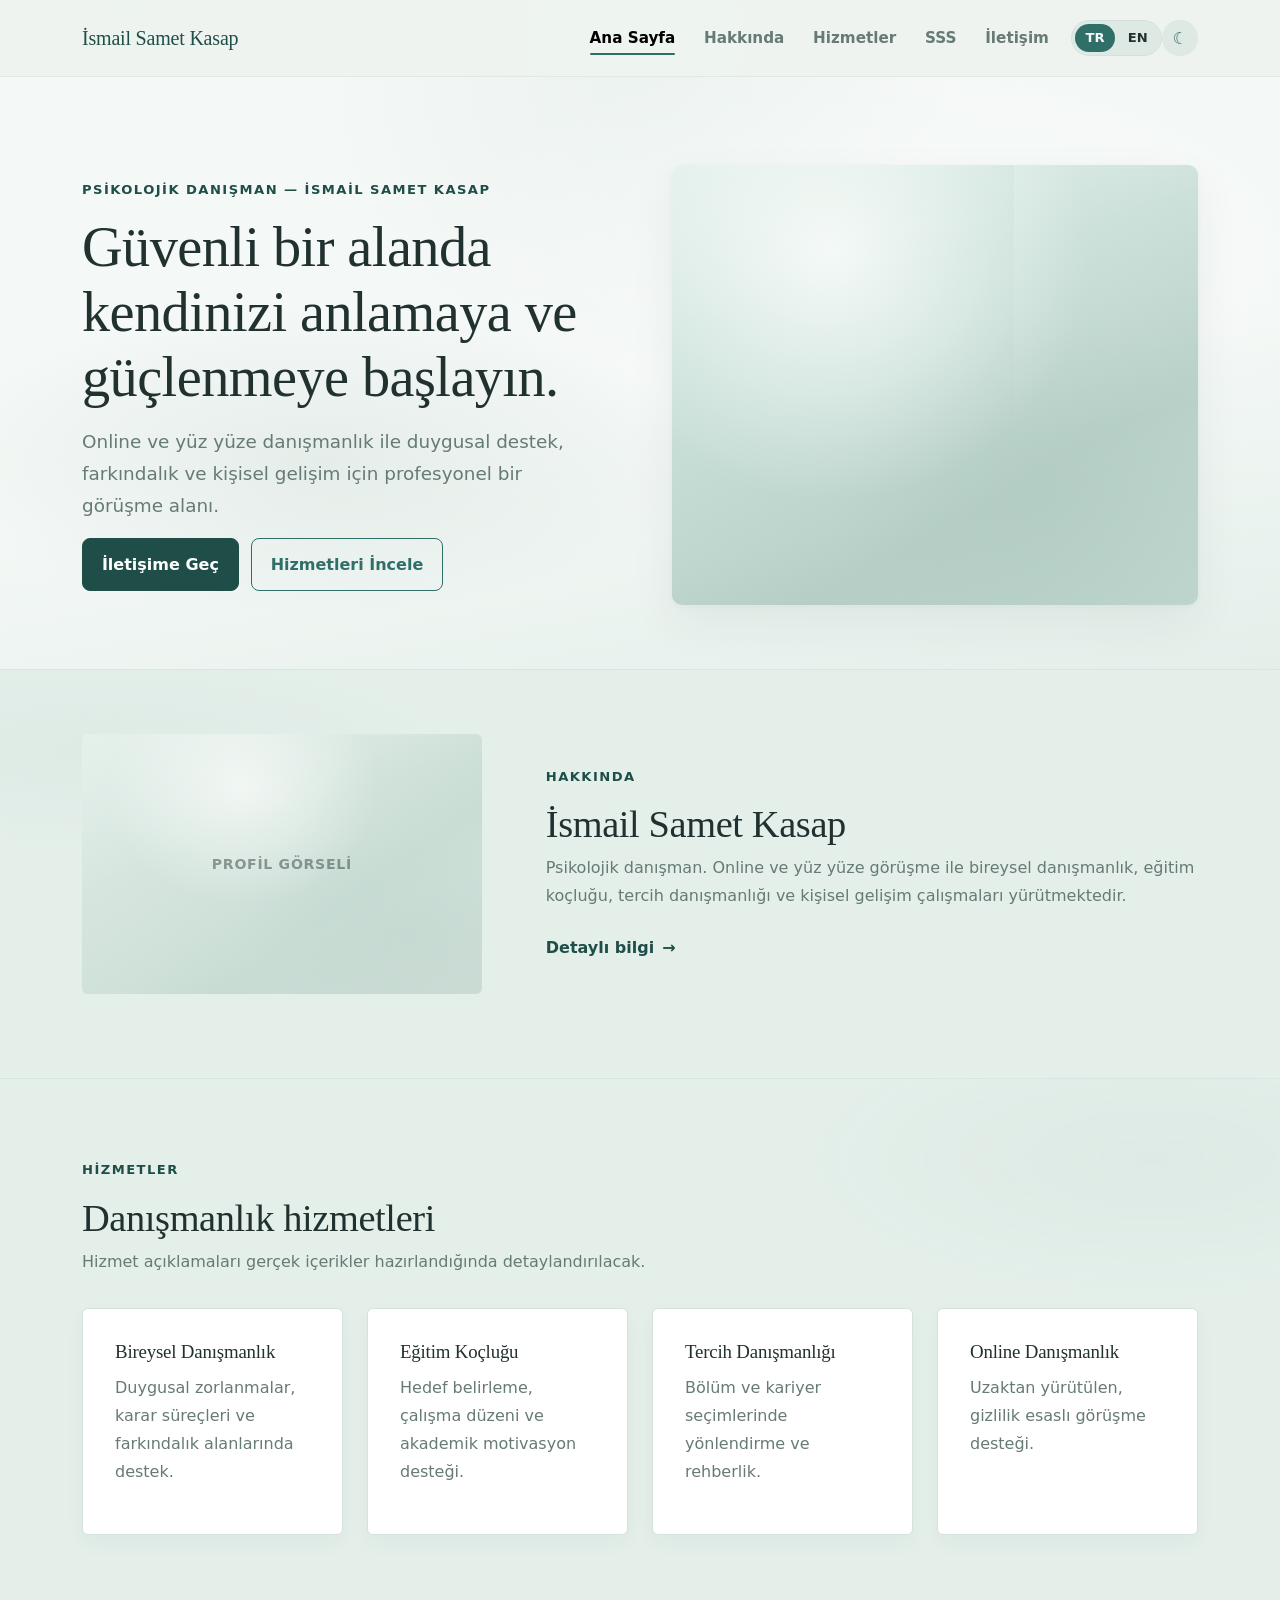
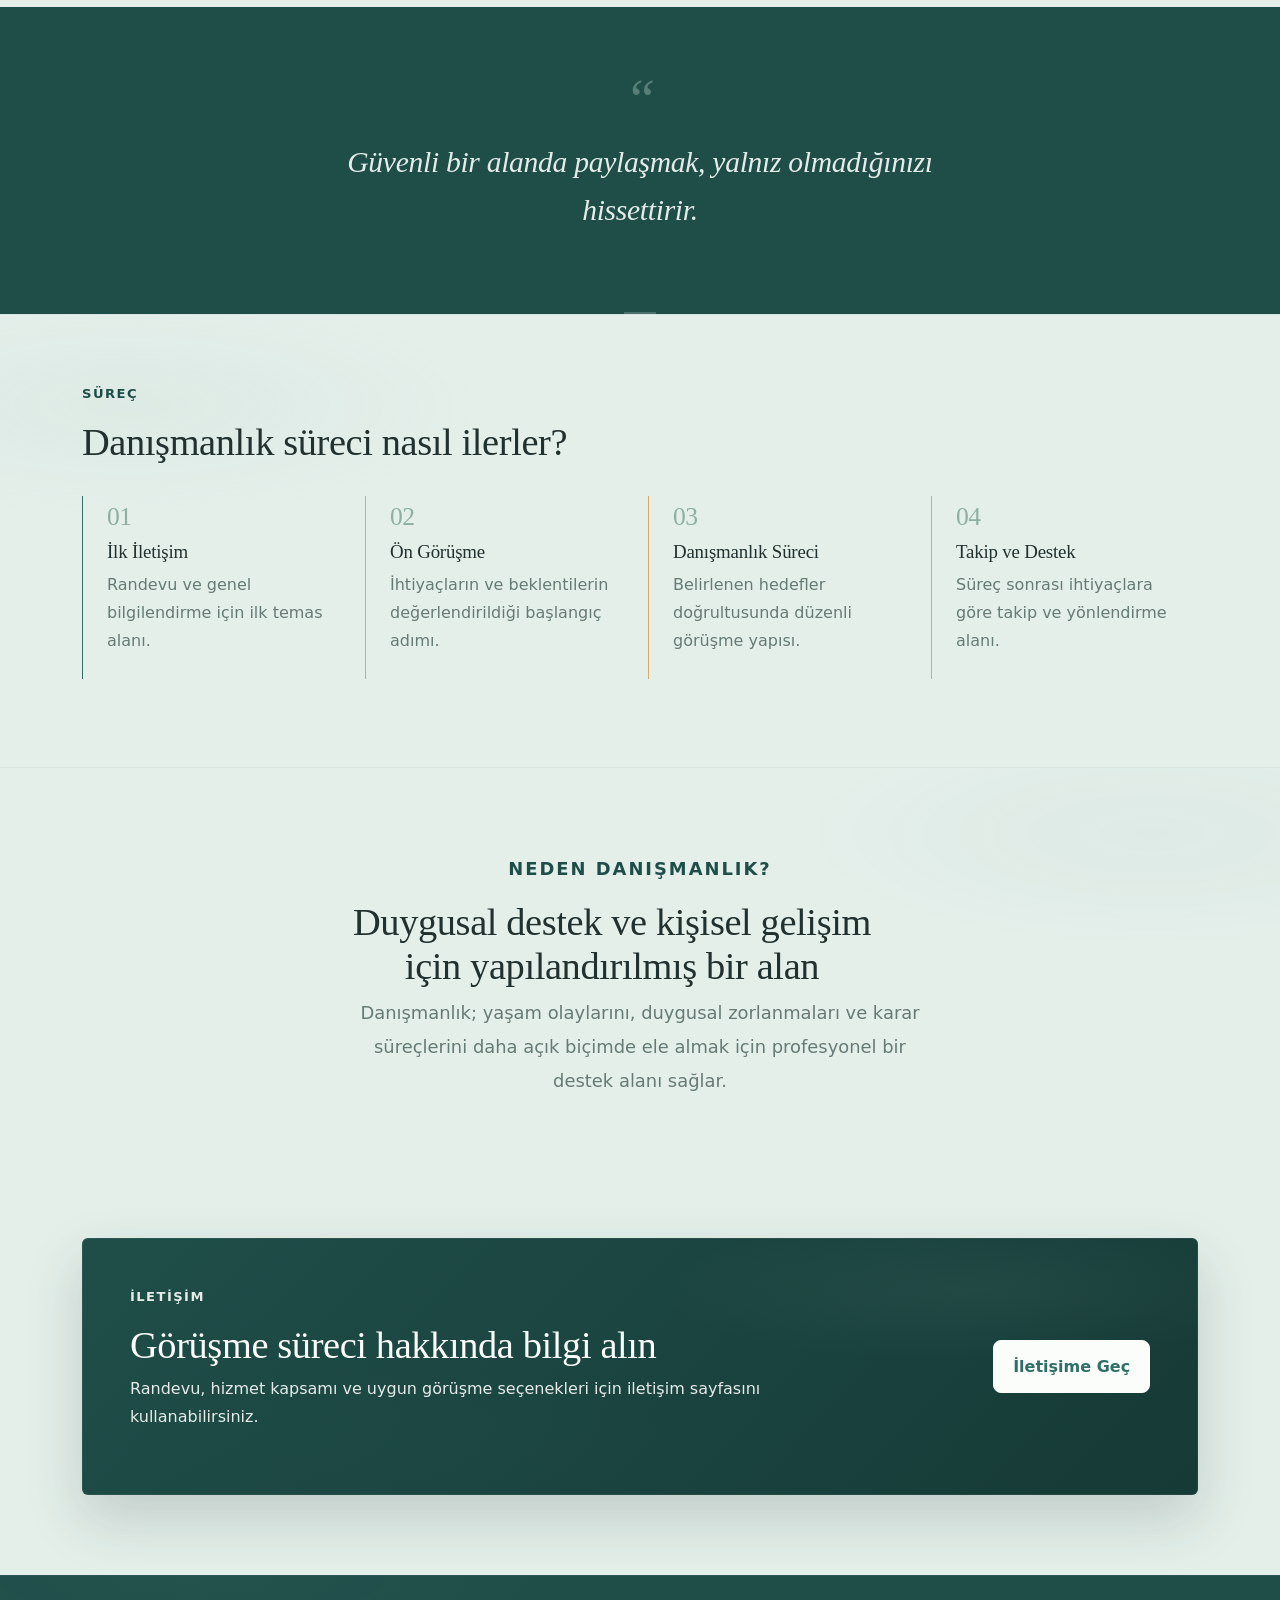
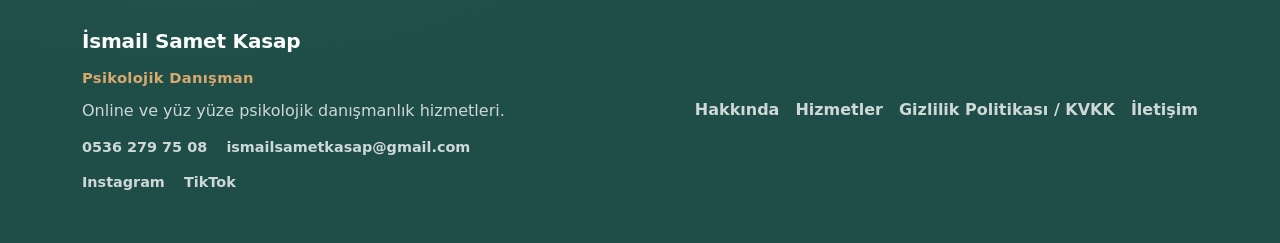
==== commit dc3aadbc: "Add bilingual language switcher" ====
--- a/index.html
+++ b/index.html
@@ -26,12 +26,16 @@
           </button>
           <div class="collapse navbar-collapse" id="primaryNav">
             <ul class="navbar-nav ms-auto">
-              <li class="nav-item"><a class="nav-link" href="index.html">Ana Sayfa</a></li>
-              <li class="nav-item"><a class="nav-link" href="about.html">Hakkında</a></li>
-              <li class="nav-item"><a class="nav-link" href="services.html">Hizmetler</a></li>
-              <li class="nav-item"><a class="nav-link" href="faq.html">SSS</a></li>
-              <li class="nav-item"><a class="nav-link" href="contact.html">İletişim</a></li>
+              <li class="nav-item"><a class="nav-link" href="index.html" data-i18n="nav.home">Ana Sayfa</a></li>
+              <li class="nav-item"><a class="nav-link" href="about.html" data-i18n="nav.about">Hakkında</a></li>
+              <li class="nav-item"><a class="nav-link" href="services.html" data-i18n="nav.services">Hizmetler</a></li>
+              <li class="nav-item"><a class="nav-link" href="faq.html" data-i18n="nav.faq">SSS</a></li>
+              <li class="nav-item"><a class="nav-link" href="contact.html" data-i18n="nav.contact">İletişim</a></li>
             </ul>
+            <div class="language-switcher" aria-label="Dil seçimi">
+              <button class="language-switcher__button is-active" type="button" data-lang-switch="tr" aria-pressed="true">TR</button>
+              <button class="language-switcher__button" type="button" data-lang-switch="en" aria-pressed="false">EN</button>
+            </div>
             <button class="theme-toggle" type="button" aria-label="Koyu modu aç" aria-pressed="false">
               <span class="theme-toggle__icon" aria-hidden="true">☾</span>
             </button>
@@ -45,12 +49,12 @@
         <div class="container">
           <div class="hero-layout">
             <div class="hero-copy">
-              <p class="section-kicker">Psikolojik Danışman — İsmail Samet Kasap</p>
-              <h1>Güvenli bir alanda kendinizi anlamaya ve güçlenmeye başlayın.</h1>
-              <p class="lead-text">Online ve yüz yüze danışmanlık ile duygusal destek, farkındalık ve kişisel gelişim için profesyonel bir görüşme alanı.</p>
+              <p class="section-kicker" data-i18n="hero.kicker">Psikolojik Danışman — İsmail Samet Kasap</p>
+              <h1 data-i18n="hero.title">Güvenli bir alanda kendinizi anlamaya ve güçlenmeye başlayın.</h1>
+              <p class="lead-text" data-i18n="hero.description">Online ve yüz yüze danışmanlık ile duygusal destek, farkındalık ve kişisel gelişim için profesyonel bir görüşme alanı.</p>
               <div class="hero-actions" aria-label="Ana sayfa işlemleri">
-                <a class="btn btn-primary" href="contact.html">İletişime Geç</a>
-                <a class="btn btn-outline-primary" href="services.html">Hizmetleri İncele</a>
+                <a class="btn btn-primary" href="contact.html" data-i18n="hero.primaryCta">İletişime Geç</a>
+                <a class="btn btn-outline-primary" href="services.html" data-i18n="hero.secondaryCta">Hizmetleri İncele</a>
               </div>
             </div>
             <figure class="hero-visual" aria-label="Danışmanlık odası atmosferini yansıtan görsel alan">
@@ -67,10 +71,10 @@
               <span>Profil Görseli</span>
             </div>
             <div class="section-copy" data-reveal data-reveal-delay="100">
-              <p class="section-kicker">Hakkında</p>
-              <h2 id="about-preview-title">İsmail Samet Kasap</h2>
-              <p>Psikolojik danışman. Online ve yüz yüze görüşme ile bireysel danışmanlık, eğitim koçluğu, tercih danışmanlığı ve kişisel gelişim çalışmaları yürütmektedir.</p>
-              <a class="text-link" href="about.html">Detaylı bilgi</a>
+              <p class="section-kicker" data-i18n="about.kicker">Hakkında</p>
+              <h2 id="about-preview-title" data-i18n="about.title">İsmail Samet Kasap</h2>
+              <p data-i18n="about.description">Psikolojik danışman. Online ve yüz yüze görüşme ile bireysel danışmanlık, eğitim koçluğu, tercih danışmanlığı ve kişisel gelişim çalışmaları yürütmektedir.</p>
+              <a class="text-link" href="about.html" data-i18n="about.detailLink">Detaylı bilgi</a>
             </div>
           </div>
         </div>
@@ -79,26 +83,26 @@
       <section class="content-section services-preview" aria-labelledby="services-preview-title">
         <div class="container">
           <div class="section-heading" data-reveal>
-            <p class="section-kicker">Hizmetler</p>
-            <h2 id="services-preview-title">Danışmanlık hizmetleri</h2>
-            <p>Hizmet açıklamaları gerçek içerikler hazırlandığında detaylandırılacak.</p>
+            <p class="section-kicker" data-i18n="services.kicker">Hizmetler</p>
+            <h2 id="services-preview-title" data-i18n="services.title">Danışmanlık hizmetleri</h2>
+            <p data-i18n="services.description">Hizmet açıklamaları gerçek içerikler hazırlandığında detaylandırılacak.</p>
           </div>
           <div class="card-grid service-grid">
             <article class="service-card" data-reveal data-reveal-delay="100">
-              <h3>Bireysel Danışmanlık</h3>
-              <p>Duygusal zorlanmalar, karar süreçleri ve farkındalık alanlarında destek.</p>
+              <h3 data-i18n="services.item1Title">Bireysel Danışmanlık</h3>
+              <p data-i18n="services.item1Desc">Duygusal zorlanmalar, karar süreçleri ve farkındalık alanlarında destek.</p>
             </article>
             <article class="service-card" data-reveal data-reveal-delay="200">
-              <h3>Eğitim Koçluğu</h3>
-              <p>Hedef belirleme, çalışma düzeni ve akademik motivasyon desteği.</p>
+              <h3 data-i18n="services.item2Title">Eğitim Koçluğu</h3>
+              <p data-i18n="services.item2Desc">Hedef belirleme, çalışma düzeni ve akademik motivasyon desteği.</p>
             </article>
             <article class="service-card" data-reveal data-reveal-delay="300">
-              <h3>Tercih Danışmanlığı</h3>
-              <p>Bölüm ve kariyer seçimlerinde yönlendirme ve rehberlik.</p>
+              <h3 data-i18n="services.item3Title">Tercih Danışmanlığı</h3>
+              <p data-i18n="services.item3Desc">Bölüm ve kariyer seçimlerinde yönlendirme ve rehberlik.</p>
             </article>
             <article class="service-card" data-reveal data-reveal-delay="400">
-              <h3>Online Danışmanlık</h3>
-              <p>Uzaktan yürütülen, gizlilik esaslı görüşme desteği.</p>
+              <h3 data-i18n="services.item4Title">Online Danışmanlık</h3>
+              <p data-i18n="services.item4Desc">Uzaktan yürütülen, gizlilik esaslı görüşme desteği.</p>
             </article>
           </div>
         </div>
@@ -107,7 +111,7 @@
       <section class="section-quote" aria-label="Danışmanlık üzerine bir düşünce">
         <div class="container editorial-container">
           <blockquote data-reveal>
-            <p>Güvenli bir alanda paylaşmak, yalnız olmadığınızı hissettirir.</p>
+            <p data-i18n="quote.text">Güvenli bir alanda paylaşmak, yalnız olmadığınızı hissettirir.</p>
           </blockquote>
         </div>
       </section>
@@ -115,29 +119,29 @@
       <section class="content-section process-section" aria-labelledby="process-title">
         <div class="container">
           <div class="section-heading" data-reveal>
-            <p class="section-kicker">Süreç</p>
-            <h2 id="process-title">Danışmanlık süreci nasıl ilerler?</h2>
+            <p class="section-kicker" data-i18n="process.kicker">Süreç</p>
+            <h2 id="process-title" data-i18n="process.title">Danışmanlık süreci nasıl ilerler?</h2>
           </div>
           <ol class="process-list">
             <li data-reveal data-reveal-delay="100">
               <span class="step-number" aria-hidden="true">01</span>
-              <h3>İlk İletişim</h3>
-              <p>Randevu ve genel bilgilendirme için ilk temas alanı.</p>
+              <h3 data-i18n="process.step1Title">İlk İletişim</h3>
+              <p data-i18n="process.step1Desc">Randevu ve genel bilgilendirme için ilk temas alanı.</p>
             </li>
             <li data-reveal data-reveal-delay="200">
               <span class="step-number" aria-hidden="true">02</span>
-              <h3>Ön Görüşme</h3>
-              <p>İhtiyaçların ve beklentilerin değerlendirildiği başlangıç adımı.</p>
+              <h3 data-i18n="process.step2Title">Ön Görüşme</h3>
+              <p data-i18n="process.step2Desc">İhtiyaçların ve beklentilerin değerlendirildiği başlangıç adımı.</p>
             </li>
             <li data-reveal data-reveal-delay="300">
               <span class="step-number" aria-hidden="true">03</span>
-              <h3>Danışmanlık Süreci</h3>
-              <p>Belirlenen hedefler doğrultusunda düzenli görüşme yapısı.</p>
+              <h3 data-i18n="process.step3Title">Danışmanlık Süreci</h3>
+              <p data-i18n="process.step3Desc">Belirlenen hedefler doğrultusunda düzenli görüşme yapısı.</p>
             </li>
             <li data-reveal data-reveal-delay="400">
               <span class="step-number" aria-hidden="true">04</span>
-              <h3>Takip ve Destek</h3>
-              <p>Süreç sonrası ihtiyaçlara göre takip ve yönlendirme alanı.</p>
+              <h3 data-i18n="process.step4Title">Takip ve Destek</h3>
+              <p data-i18n="process.step4Desc">Süreç sonrası ihtiyaçlara göre takip ve yönlendirme alanı.</p>
             </li>
           </ol>
         </div>
@@ -146,9 +150,9 @@
       <section class="content-section why-section" aria-labelledby="why-title">
         <div class="container editorial-container">
           <div class="wide-copy" data-reveal>
-            <p class="section-kicker">Neden danışmanlık?</p>
-            <h2 id="why-title">Duygusal destek ve kişisel gelişim için yapılandırılmış bir alan</h2>
-            <p>Danışmanlık; yaşam olaylarını, duygusal zorlanmaları ve karar süreçlerini daha açık biçimde ele almak için profesyonel bir destek alanı sağlar.</p>
+            <p class="section-kicker" data-i18n="why.kicker">Neden danışmanlık?</p>
+            <h2 id="why-title" data-i18n="why.title">Duygusal destek ve kişisel gelişim için yapılandırılmış bir alan</h2>
+            <p data-i18n="why.description">Danışmanlık; yaşam olaylarını, duygusal zorlanmaları ve karar süreçlerini daha açık biçimde ele almak için profesyonel bir destek alanı sağlar.</p>
           </div>
         </div>
       </section>
@@ -157,11 +161,11 @@
         <div class="container">
           <div class="cta-panel">
             <div data-reveal>
-              <p class="section-kicker">İletişim</p>
-              <h2 id="final-cta-title">Görüşme süreci hakkında bilgi alın</h2>
-              <p>Randevu, hizmet kapsamı ve uygun görüşme seçenekleri için iletişim sayfasını kullanabilirsiniz.</p>
-            </div>
-            <a class="btn btn-primary" href="contact.html" data-reveal data-reveal-delay="100">İletişime Geç</a>
+              <p class="section-kicker" data-i18n="cta.kicker">İletişim</p>
+              <h2 id="final-cta-title" data-i18n="cta.title">Görüşme süreci hakkında bilgi alın</h2>
+              <p data-i18n="cta.description">Randevu, hizmet kapsamı ve uygun görüşme seçenekleri için iletişim sayfasını kullanabilirsiniz.</p>
+            </div>
+            <a class="btn btn-primary" href="contact.html" data-reveal data-reveal-delay="100" data-i18n="cta.button">İletişime Geç</a>
           </div>
         </div>
       </section>
@@ -172,8 +176,8 @@
         <div class="footer-grid">
           <div>
             <a class="footer-brand" href="index.html">İsmail Samet Kasap</a>
-            <p class="footer-title">Psikolojik Danışman</p>
-            <p>Online ve yüz yüze psikolojik danışmanlık hizmetleri.</p>
+            <p class="footer-title" data-i18n="footer.title">Psikolojik Danışman</p>
+            <p data-i18n="footer.tagline">Online ve yüz yüze psikolojik danışmanlık hizmetleri.</p>
             <div class="footer-contact">
               <a href="tel:+905362797508">0536 279 75 08</a>
               <a href="mailto:ismailsametkasap@gmail.com">ismailsametkasap@gmail.com</a>
@@ -184,10 +188,10 @@
             </div>
           </div>
           <nav aria-label="Alt menü">
-            <a href="about.html">Hakkında</a>
-            <a href="services.html">Hizmetler</a>
-            <a href="privacy.html">Gizlilik Politikası / KVKK</a>
-            <a href="contact.html">İletişim</a>
+            <a href="about.html" data-i18n="footer.about">Hakkında</a>
+            <a href="services.html" data-i18n="footer.services">Hizmetler</a>
+            <a href="privacy.html" data-i18n="footer.privacy">Gizlilik Politikası / KVKK</a>
+            <a href="contact.html" data-i18n="footer.contact">İletişim</a>
           </nav>
         </div>
       </div>
--- a/css/style.css
+++ b/css/style.css
@@ -1595,4 +1595,69 @@
 
 html:root[data-theme="dark"] .content-block h3 {
   color: #14302C;
+}
+
+/* =========================
+   LANGUAGE SWITCHER
+   ========================= */
+
+.language-switcher {
+  display: inline-flex;
+  align-items: center;
+  gap: 0.15rem;
+  padding: 0.18rem;
+  border: 1px solid var(--color-border);
+  border-radius: 999px;
+  background: rgba(47, 111, 104, 0.08);
+  overflow: hidden;
+  margin-left: 0.5rem;
+}
+
+.language-switcher__button {
+  min-width: 2.25rem;
+  min-height: 1.75rem;
+  padding: 0.35rem 0.65rem;
+  border: 0;
+  border-radius: 999px;
+  background: transparent;
+  color: var(--color-text-muted);
+  font-family: var(--font-ui);
+  font-size: 0.82rem;
+  font-weight: 700;
+  line-height: 1;
+  cursor: pointer;
+  transition: background-color 180ms ease, color 180ms ease, transform 180ms ease;
+}
+
+.language-switcher__button.is-active {
+  border-radius: 999px;
+  background: var(--color-primary);
+  color: var(--color-background);
+}
+
+.language-switcher__button:hover {
+  color: var(--color-primary);
+}
+
+.language-switcher__button:focus-visible {
+  outline: 3px solid rgba(47, 111, 104, 0.28);
+  outline-offset: 2px;
+}
+
+:root[data-theme="dark"] .language-switcher {
+  background: rgba(158, 216, 207, 0.1);
+  border-color: rgba(244, 250, 248, 0.22);
+}
+
+:root[data-theme="dark"] .language-switcher__button {
+  color: var(--color-text-muted);
+}
+
+:root[data-theme="dark"] .language-switcher__button.is-active {
+  background: var(--color-primary);
+  color: #0F1F1D;
+}
+
+:root[data-theme="dark"] .language-switcher__button:hover {
+  color: var(--color-primary);
 }
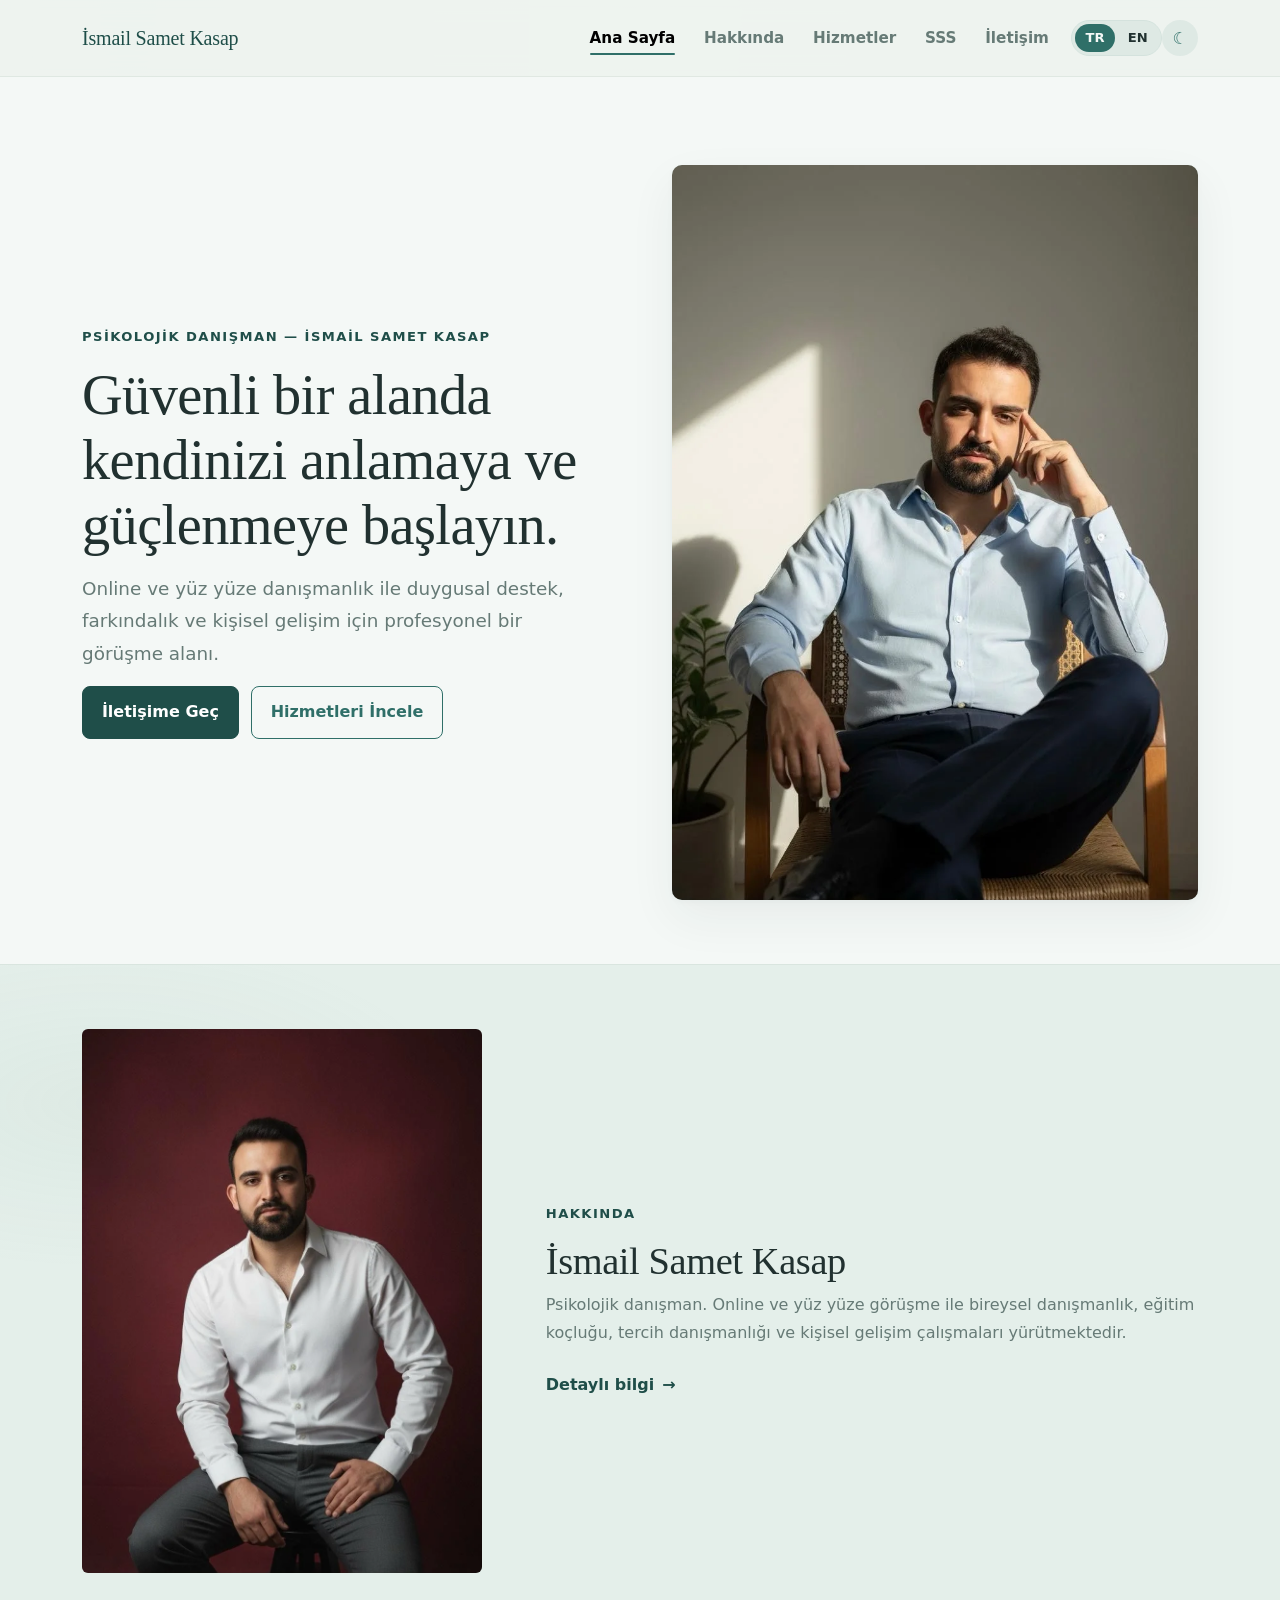
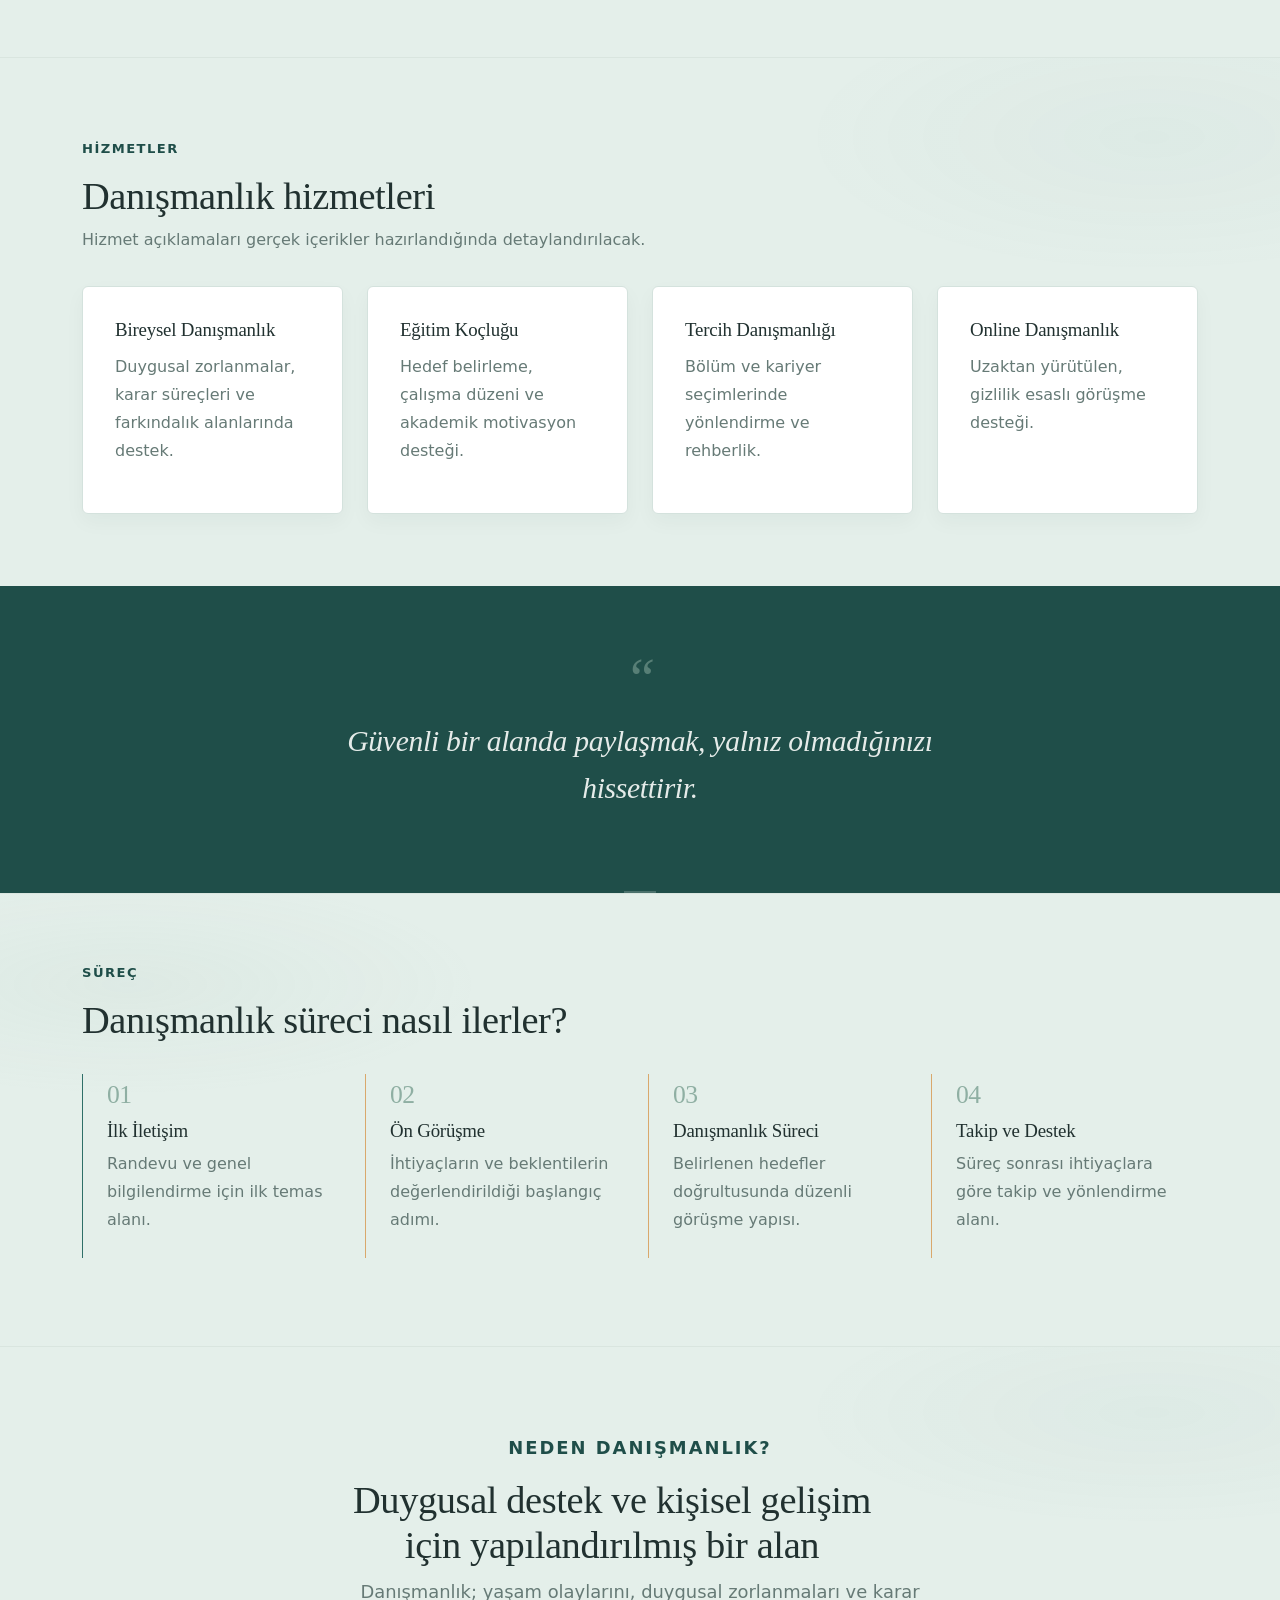
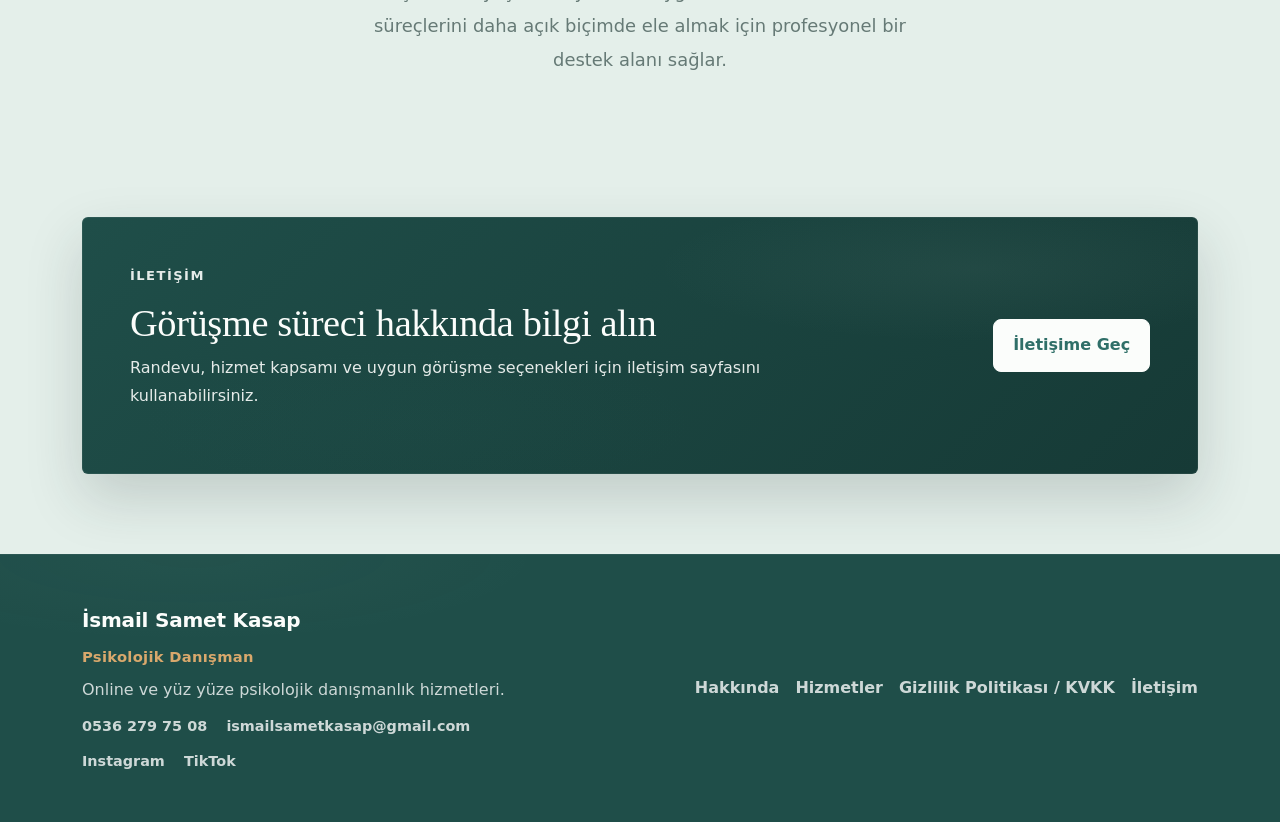
==== commit 5506dfd9: "Add profile photos and update favicon" ====
--- a/index.html
+++ b/index.html
@@ -3,8 +3,8 @@
   <head>
     <meta charset="utf-8">
     <meta name="viewport" content="width=device-width, initial-scale=1">
-    <link rel="icon" href="assets/favicon.svg" type="image/svg+xml">
-    <link rel="shortcut icon" href="assets/favicon.ico">
+    <link rel="icon" type="image/png" href="assets/favicon.png">
+    <link rel="apple-touch-icon" href="assets/apple-touch-icon.png">
     <meta name="description" content="Eskişehir'de online ve yüz yüze psikolojik danışmanlık hizmetleri. Eğitim koçluğu, tercih danışmanlığı, kaygı, depresyon ve anksiyete konularında destek.">
     <meta property="og:title" content="İsmail Samet Kasap | Psikolojik Danışman">
     <meta property="og:description" content="Eskişehir'de online ve yüz yüze psikolojik danışmanlık hizmetleri. Eğitim koçluğu, tercih danışmanlığı, kaygı, depresyon ve anksiyete konularında destek.">
@@ -15,6 +15,7 @@
     <link href="https://cdn.jsdelivr.net/npm/bootstrap@5.3.3/dist/css/bootstrap.min.css" rel="stylesheet" integrity="sha384-QWTKZyjpPEjISv5WaRU9OFeRpok6YctnYmDr5pNlyT2bRjXh0JMhjY6hW+ALEwIH" crossorigin="anonymous">
     <link rel="stylesheet" href="css/style.css">
     <link rel="stylesheet" href="css/responsive.css">
+    <style>.small-image-placeholder:has(img)::after{display:none}</style>
   </head>
   <body>
     <header class="site-header">
@@ -57,8 +58,10 @@
                 <a class="btn btn-outline-primary" href="services.html" data-i18n="hero.secondaryCta">Hizmetleri İncele</a>
               </div>
             </div>
-            <figure class="hero-visual" aria-label="Danışmanlık odası atmosferini yansıtan görsel alan">
-              <div class="hero-visual-card" role="img" aria-label="Sıcak ışık ve doğal tonlarla danışmanlık odası atmosferi."></div>
+            <figure class="hero-visual" aria-label="Psikolojik Danışman İsmail Samet Kasap">
+              <div class="hero-visual-card">
+                <img src="assets/images/ismail-samet-kasap-hero.webp" alt="Psikolojik Danışman İsmail Samet Kasap" loading="lazy" width="832" height="1163" style="width:100%;height:100%;object-fit:cover;object-position:center;">
+              </div>
             </figure>
           </div>
         </div>
@@ -67,8 +70,8 @@
       <section class="content-section about-preview" aria-labelledby="about-preview-title">
         <div class="container">
           <div class="split-layout">
-            <div class="small-image-placeholder" data-reveal role="img" aria-label="Danışman profil görseli daha sonra eklenecek.">
-              <span>Profil Görseli</span>
+            <div class="small-image-placeholder" data-reveal>
+              <img src="assets/images/ismail-samet-kasap-profile.webp" alt="İsmail Samet Kasap profil fotoğrafı" loading="lazy" width="832" height="1131" style="display:block;width:100%;height:100%;object-fit:cover;object-position:center top;align-self:stretch;justify-self:stretch;">
             </div>
             <div class="section-copy" data-reveal data-reveal-delay="100">
               <p class="section-kicker" data-i18n="about.kicker">Hakkında</p>
--- a/css/style.css
+++ b/css/style.css
@@ -222,25 +222,11 @@
   position: relative;
   isolation: isolate;
   overflow: hidden;
-  background:
-    linear-gradient(170deg, var(--color-ivory) 0%, var(--color-surface-warm) 55%, var(--color-sage-soft) 100%);
+  background: var(--color-ivory);
 }
 
 .page-hero {
   padding-block: 4.5rem 3.25rem;
-}
-
-.hero-section::before,
-.page-hero::before {
-  position: absolute;
-  inset: 0;
-  z-index: -1;
-  background:
-    radial-gradient(ellipse at 70% 30%, rgba(251, 253, 251, 0.5), transparent 30rem),
-    radial-gradient(ellipse at 25% 65%, rgba(143, 175, 163, 0.15), transparent 24rem),
-    radial-gradient(ellipse at 50% 0%, rgba(47, 111, 104, 0.04), transparent 20rem);
-  content: "";
-  pointer-events: none;
 }
 
 .hero-section {
@@ -505,32 +491,8 @@
   overflow: hidden;
   border: 0;
   border-radius: 10px;
-  background:
-    radial-gradient(ellipse at 30% 20%, rgba(251, 253, 251, 0.85), transparent 50%),
-    radial-gradient(ellipse at 70% 75%, rgba(143, 175, 163, 0.12), transparent 40%),
-    linear-gradient(150deg, #D4E8E2 0%, #C5DDD5 40%, #B8D0C8 70%, #C5DDD5 100%);
+  background: linear-gradient(150deg, #D4E8E2 0%, #C5DDD5 40%, #B8D0C8 70%, #C5DDD5 100%);
   box-shadow: 0 18px 48px rgba(33, 49, 48, 0.06), 0 2px 6px rgba(33, 49, 48, 0.03);
-}
-
-.hero-visual-card::after {
-  position: absolute;
-  inset: 0;
-  background:
-    linear-gradient(165deg, rgba(251, 253, 251, 0.25) 0%, transparent 30%, transparent 70%, rgba(102, 122, 118, 0.08) 100%);
-  content: "";
-  pointer-events: none;
-}
-
-.hero-visual-card::before {
-  position: absolute;
-  top: 0;
-  right: 0;
-  width: 35%;
-  height: 100%;
-  background:
-    linear-gradient(170deg, rgba(251, 253, 251, 0.2), transparent 60%);
-  content: "";
-  pointer-events: none;
 }
 
 .image-placeholder,
@@ -1331,14 +1293,11 @@
 
 :root[data-theme="dark"] .hero-section,
 :root[data-theme="dark"] .page-hero {
-  background: linear-gradient(170deg, #0F1F1D 0%, #142421 55%, #1B3430 100%);
+  background: var(--color-background);
 }
 
 :root[data-theme="dark"] .hero-visual-card {
-  background:
-    radial-gradient(ellipse at 30% 20%, rgba(234, 242, 238, 0.85), transparent 50%),
-    radial-gradient(ellipse at 70% 75%, rgba(158, 216, 207, 0.05), transparent 40%),
-    linear-gradient(150deg, #DDEBE5 0%, #EAF2EE 40%, #DDEBE5 70%, #EAF2EE 100%);
+  background: linear-gradient(150deg, #DDEBE5 0%, #EAF2EE 40%, #DDEBE5 70%, #EAF2EE 100%);
 }
 
 :root[data-theme="dark"] .image-placeholder,
--- a/css/responsive.css
+++ b/css/responsive.css
@@ -183,3 +183,39 @@
     min-height: 260px;
   }
 }
+
+/* =========================
+   MOBILE DARK MODE HERO REFINEMENT
+   Overrides all previous hero/page-hero rules at ≤768px in dark mode.
+   Uses actual HTML selectors: .hero-section (home), .page-hero (inner pages).
+   ========================= */
+
+@media (max-width: 768px) {
+  :root[data-theme="dark"] .hero-section,
+  :root[data-theme="dark"] .page-hero {
+    background: linear-gradient(180deg, #0F1F1D 0%, #14302C 100%) !important;
+    padding-top: 3rem !important;
+    padding-bottom: 3rem !important;
+  }
+
+  :root[data-theme="dark"] .hero-section::before,
+  :root[data-theme="dark"] .page-hero::before {
+    display: none !important;
+  }
+
+  :root[data-theme="dark"] .hero-section h1,
+  :root[data-theme="dark"] .page-hero h1 {
+    color: #F4FAF8 !important;
+  }
+
+  :root[data-theme="dark"] .hero-section .lead-text,
+  :root[data-theme="dark"] .hero-copy .lead-text,
+  :root[data-theme="dark"] .page-hero .lead-text {
+    color: #D6E9E3 !important;
+    opacity: 1 !important;
+  }
+
+  :root[data-theme="dark"] .hero-visual-card {
+    min-height: 220px !important;
+  }
+}
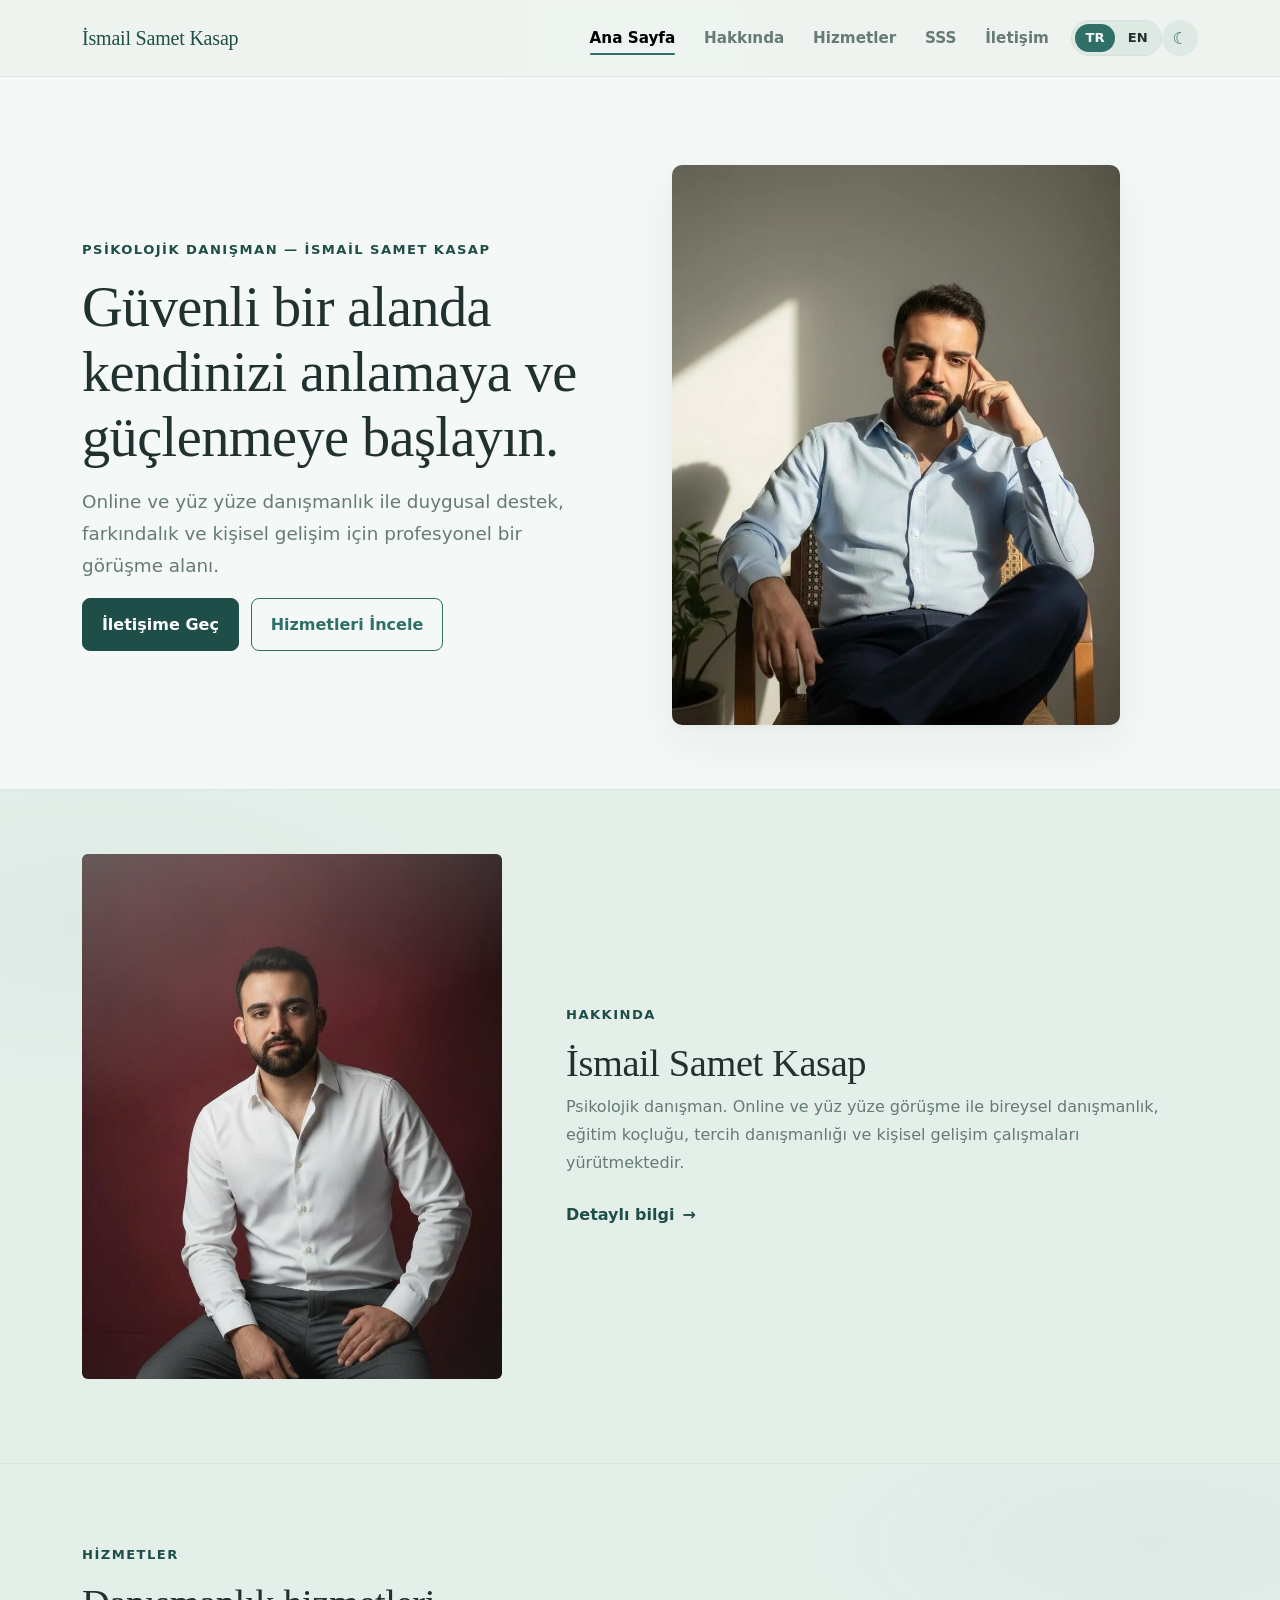
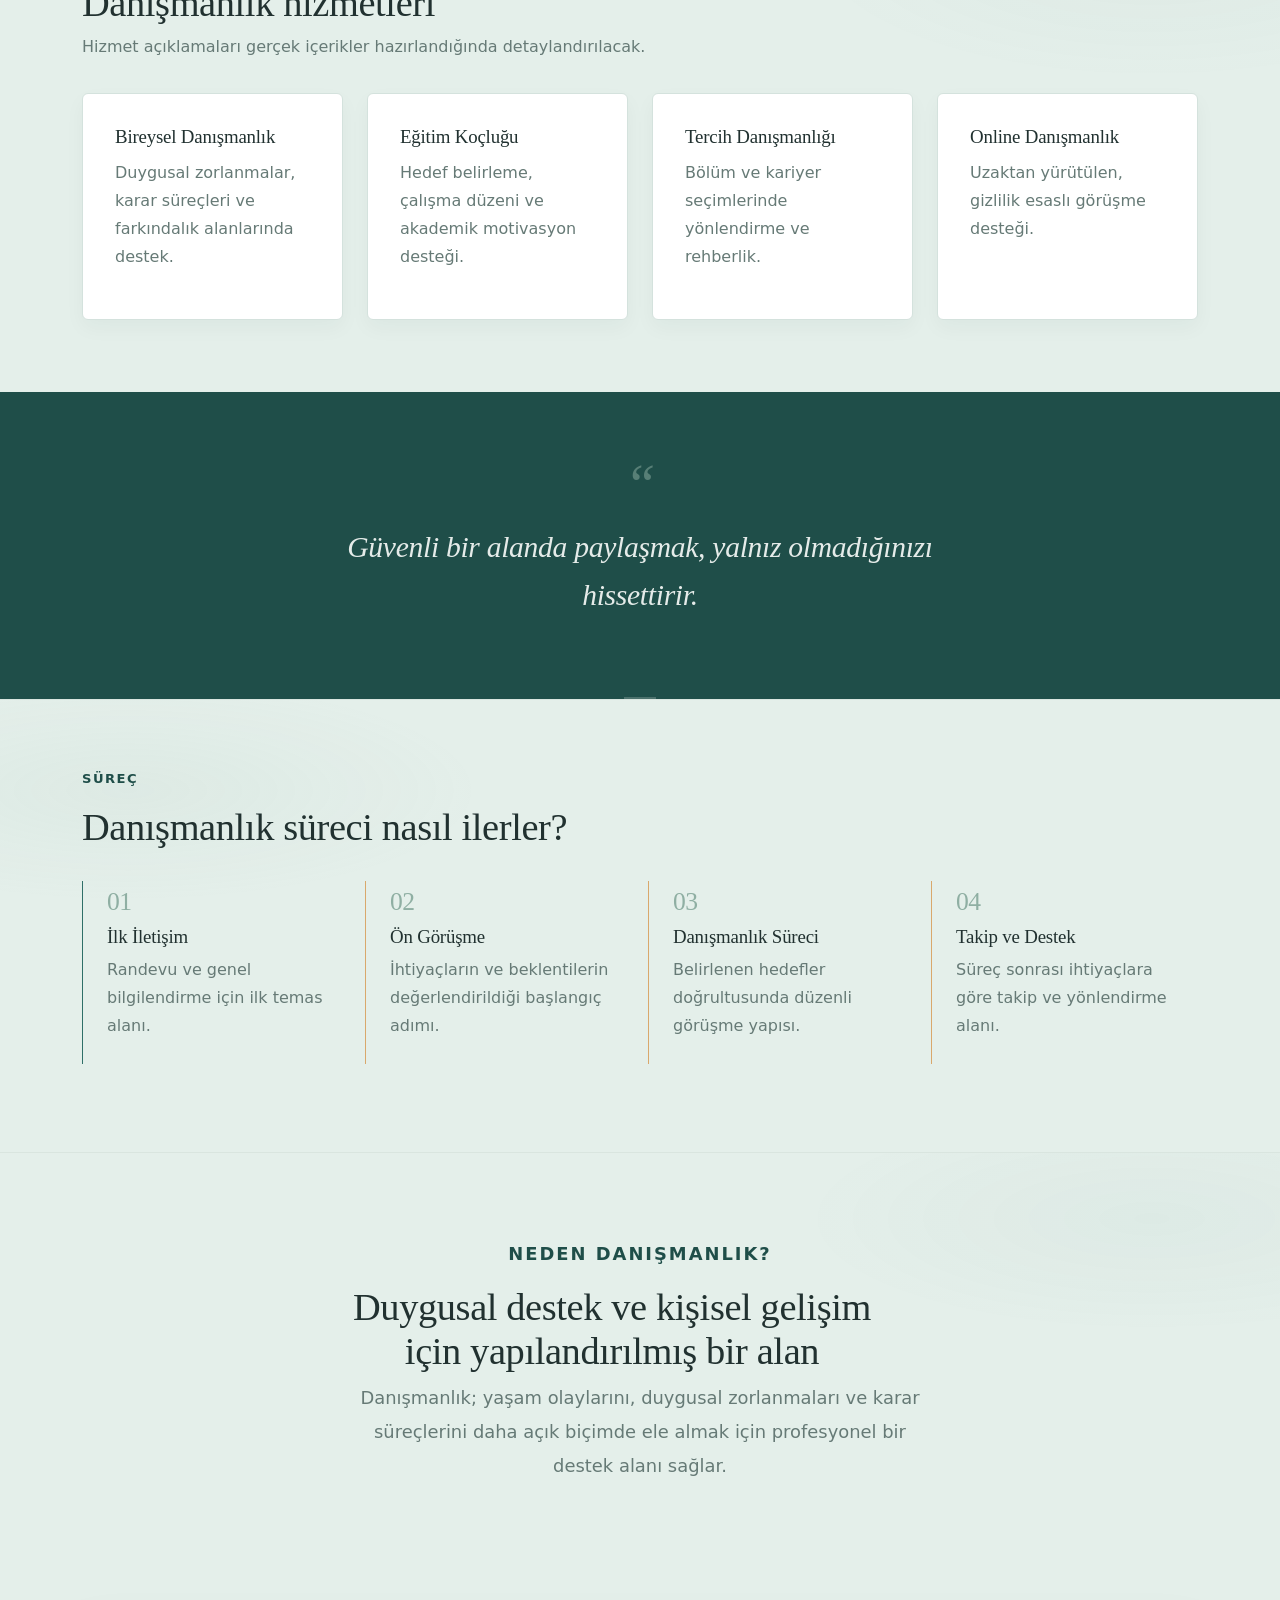
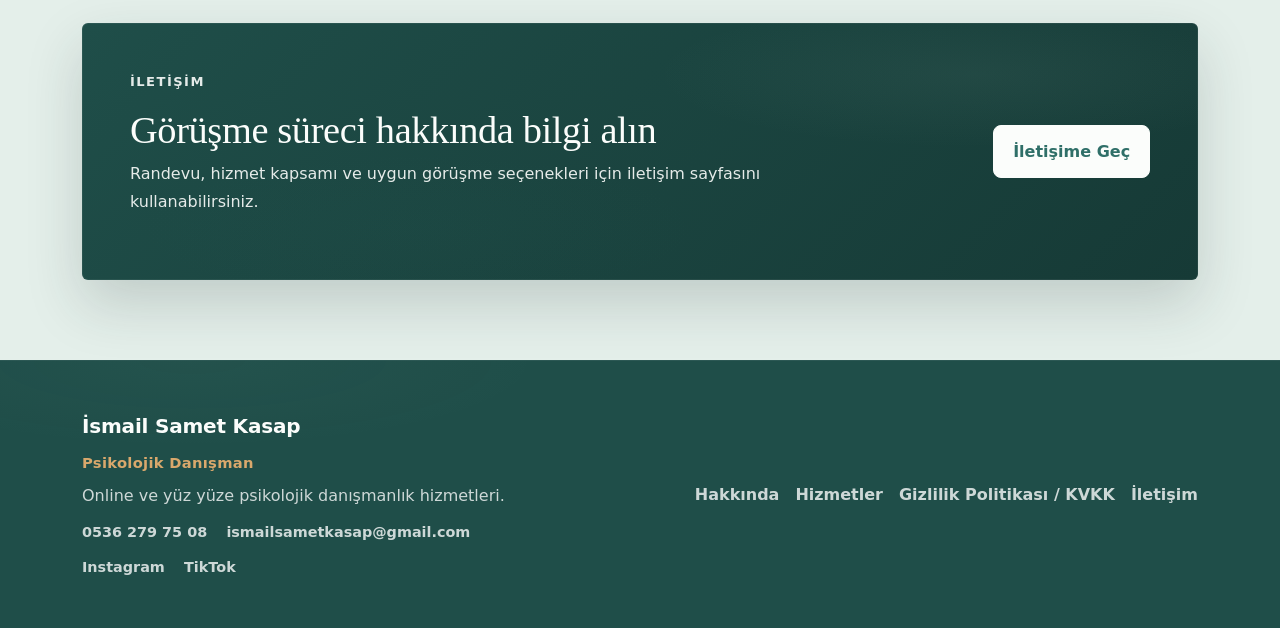
==== commit e681e29f: "Refine profile photo layout" ====
--- a/index.html
+++ b/index.html
@@ -15,7 +15,6 @@
     <link href="https://cdn.jsdelivr.net/npm/bootstrap@5.3.3/dist/css/bootstrap.min.css" rel="stylesheet" integrity="sha384-QWTKZyjpPEjISv5WaRU9OFeRpok6YctnYmDr5pNlyT2bRjXh0JMhjY6hW+ALEwIH" crossorigin="anonymous">
     <link rel="stylesheet" href="css/style.css">
     <link rel="stylesheet" href="css/responsive.css">
-    <style>.small-image-placeholder:has(img)::after{display:none}</style>
   </head>
   <body>
     <header class="site-header">
@@ -60,7 +59,7 @@
             </div>
             <figure class="hero-visual" aria-label="Psikolojik Danışman İsmail Samet Kasap">
               <div class="hero-visual-card">
-                <img src="assets/images/ismail-samet-kasap-hero.webp" alt="Psikolojik Danışman İsmail Samet Kasap" loading="lazy" width="832" height="1163" style="width:100%;height:100%;object-fit:cover;object-position:center;">
+                <img src="assets/images/ismail-samet-kasap-hero.webp" alt="Psikolojik Danışman İsmail Samet Kasap" loading="lazy" width="832" height="1163">
               </div>
             </figure>
           </div>
@@ -71,7 +70,7 @@
         <div class="container">
           <div class="split-layout">
             <div class="small-image-placeholder" data-reveal>
-              <img src="assets/images/ismail-samet-kasap-profile.webp" alt="İsmail Samet Kasap profil fotoğrafı" loading="lazy" width="832" height="1131" style="display:block;width:100%;height:100%;object-fit:cover;object-position:center top;align-self:stretch;justify-self:stretch;">
+              <img src="assets/images/ismail-samet-kasap-profile.webp" alt="İsmail Samet Kasap profil fotoğrafı" loading="lazy" width="832" height="1131">
             </div>
             <div class="section-copy" data-reveal data-reveal-delay="100">
               <p class="section-kicker" data-i18n="about.kicker">Hakkında</p>
--- a/css/style.css
+++ b/css/style.css
@@ -487,12 +487,21 @@
 
 .hero-visual-card {
   position: relative;
-  min-height: 440px;
+  aspect-ratio: 4 / 5;
+  max-height: 560px;
   overflow: hidden;
   border: 0;
   border-radius: 10px;
   background: linear-gradient(150deg, #D4E8E2 0%, #C5DDD5 40%, #B8D0C8 70%, #C5DDD5 100%);
   box-shadow: 0 18px 48px rgba(33, 49, 48, 0.06), 0 2px 6px rgba(33, 49, 48, 0.03);
+}
+
+.hero-visual-card img {
+  width: 100%;
+  height: 100%;
+  object-fit: cover;
+  object-position: center 28%;
+  display: block;
 }
 
 .image-placeholder,
@@ -539,12 +548,22 @@
 }
 
 .small-image-placeholder {
-  min-height: 260px;
+  width: 100%;
+  max-width: 420px;
+  aspect-ratio: 4 / 5;
+}
+
+.small-image-placeholder img {
+  width: 100%;
+  height: 100%;
+  object-fit: cover;
+  object-position: center top;
+  display: block;
 }
 
 .profile-layout {
   display: grid;
-  grid-template-columns: minmax(260px, 0.42fr) minmax(0, 0.58fr);
+  grid-template-columns: minmax(280px, 420px) 1fr;
   align-items: center;
   gap: var(--space-7);
 }
@@ -552,7 +571,9 @@
 .profile-image-placeholder {
   position: relative;
   display: grid;
-  min-height: 420px;
+  width: 100%;
+  max-width: 420px;
+  aspect-ratio: 4 / 5;
   place-items: center;
   border: 0;
   border-radius: var(--radius-card);
@@ -569,6 +590,14 @@
   text-transform: uppercase;
 }
 
+.profile-image-placeholder img {
+  width: 100%;
+  height: 100%;
+  object-fit: cover;
+  object-position: center top;
+  display: block;
+}
+
 .profile-summary {
   max-width: 720px;
 }
@@ -582,7 +611,7 @@
 
 .split-layout {
   display: grid;
-  grid-template-columns: minmax(220px, 0.38fr) minmax(0, 0.62fr);
+  grid-template-columns: minmax(280px, 420px) 1fr;
   align-items: center;
   gap: var(--space-8);
 }
--- a/css/responsive.css
+++ b/css/responsive.css
@@ -49,7 +49,7 @@
   }
 
   .hero-visual-card {
-    min-height: 360px;
+    max-height: 420px;
   }
 
   .image-placeholder {
@@ -110,10 +110,6 @@
 
   .form-grid {
     grid-template-columns: 1fr;
-  }
-
-  .small-image-placeholder {
-    min-height: 220px;
   }
 
   .cta-panel {
@@ -167,16 +163,14 @@
     font-size: 1.1rem;
   }
 
-  .hero-visual-card {
-    min-height: 280px;
-  }
-
   .image-placeholder {
     min-height: 280px;
   }
 
+  .small-image-placeholder,
   .profile-image-placeholder {
-    min-height: 300px;
+    max-width: 100%;
+    max-height: 420px;
   }
 
   .map-placeholder {
@@ -216,6 +210,6 @@
   }
 
   :root[data-theme="dark"] .hero-visual-card {
-    min-height: 220px !important;
-  }
-}
+    max-height: 420px;
+  }
+}
